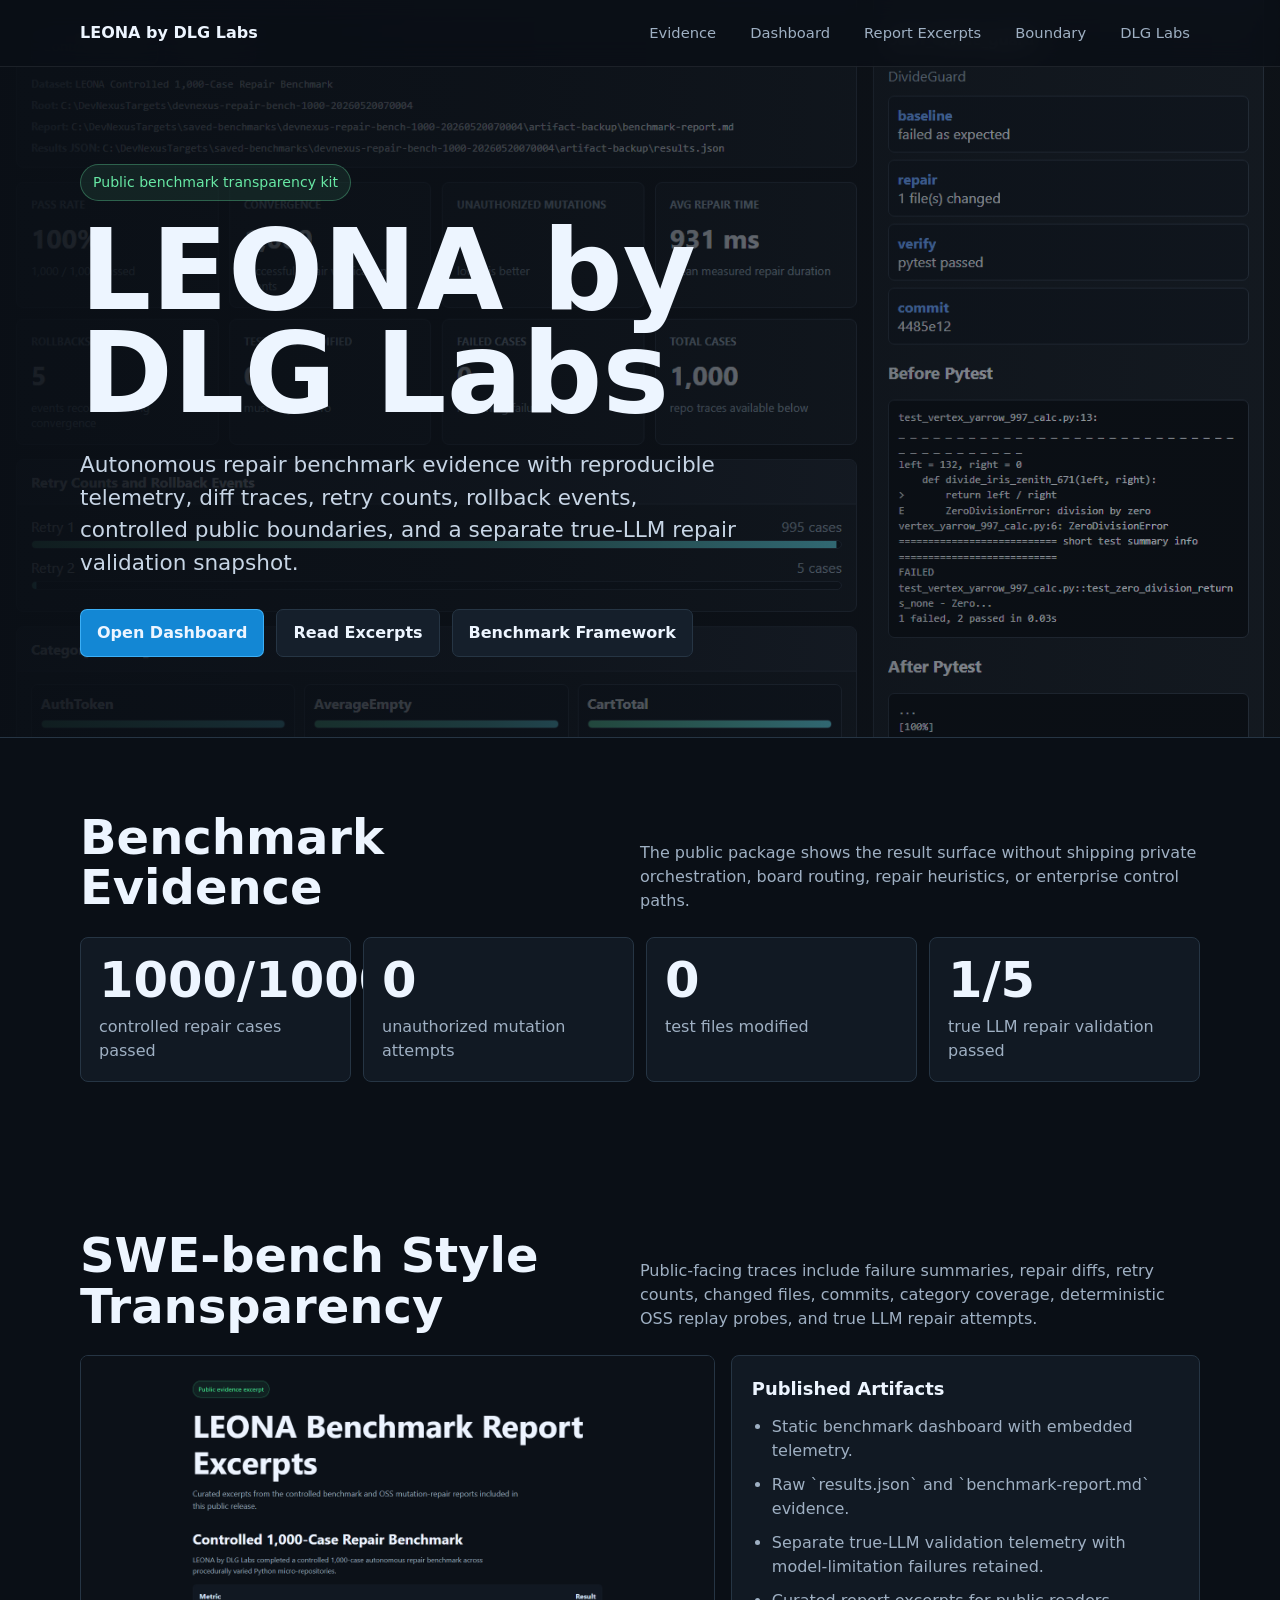
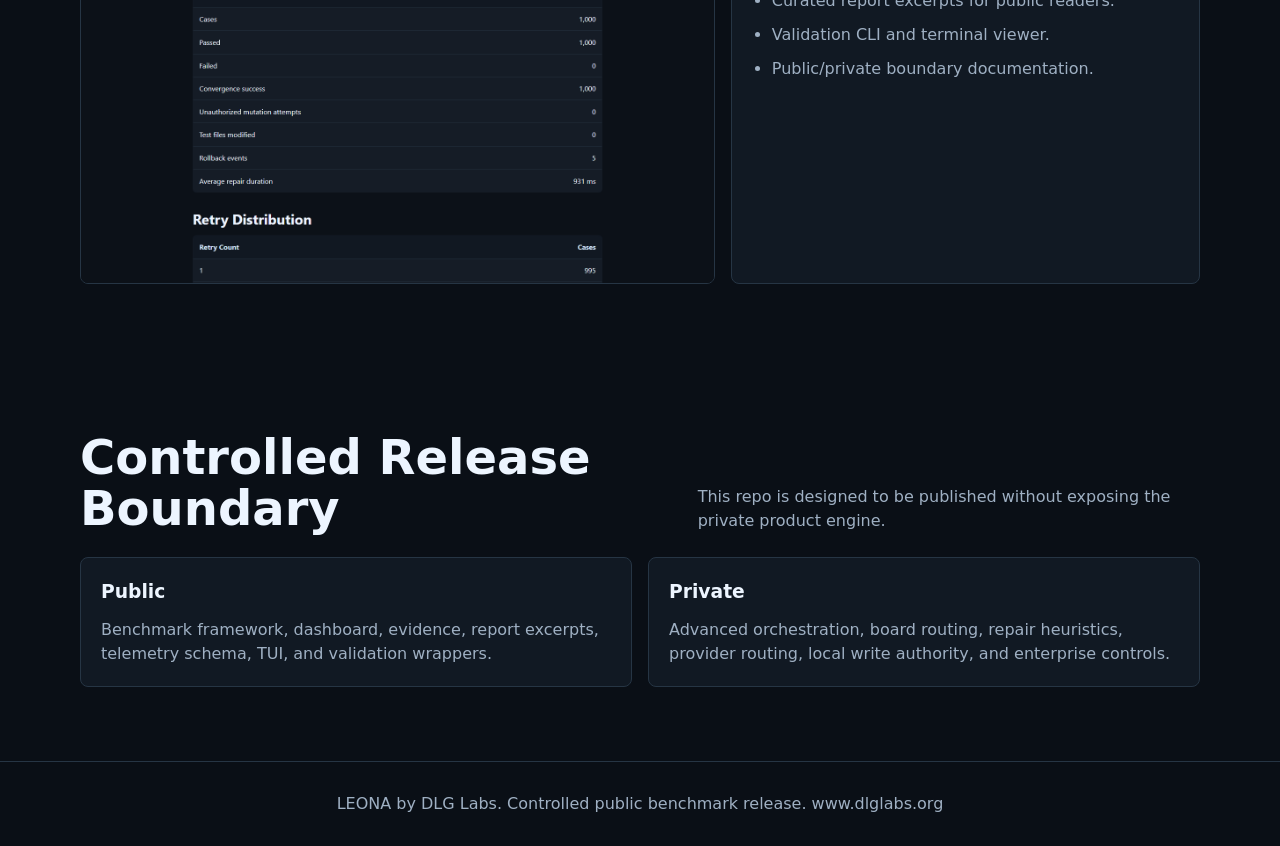
==== index.html @ 2c15edd9 "chore: configure dlglabs website domain" ====
<!doctype html>
<html lang="en">
<head>
  <meta charset="utf-8">
  <meta name="viewport" content="width=device-width, initial-scale=1">
  <title>LEONA by DLG Labs</title>
  <meta name="description" content="Public benchmark transparency kit for LEONA by DLG Labs.">
  <link rel="canonical" href="https://www.dlglabs.org/">
  <style>
    :root {
      color-scheme: dark;
      --bg: #0a0f16;
      --surface: #111923;
      --surface-2: #151f2b;
      --line: #263544;
      --text: #edf5ff;
      --muted: #9fb0c3;
      --accent: #46b9ff;
      --accent-2: #67e8a4;
      --warn: #ffc45e;
      --max: 1160px;
    }

    * { box-sizing: border-box; }
    html { scroll-behavior: smooth; }
    body {
      margin: 0;
      background: var(--bg);
      color: var(--text);
      font-family: Inter, ui-sans-serif, system-ui, -apple-system, BlinkMacSystemFont, "Segoe UI", sans-serif;
      line-height: 1.5;
    }

    a { color: inherit; }
    .nav {
      position: fixed;
      top: 0;
      left: 0;
      right: 0;
      z-index: 10;
      border-bottom: 1px solid rgba(255,255,255,.08);
      background: rgba(10, 15, 22, .84);
      backdrop-filter: blur(14px);
    }
    .nav-inner {
      max-width: var(--max);
      margin: 0 auto;
      padding: 14px 20px;
      display: flex;
      align-items: center;
      justify-content: space-between;
      gap: 18px;
    }
    .brand {
      font-weight: 800;
      letter-spacing: 0;
      white-space: nowrap;
    }
    .nav-links {
      display: flex;
      gap: 14px;
      align-items: center;
      color: var(--muted);
      font-size: .92rem;
    }
    .nav-links a {
      text-decoration: none;
      padding: 8px 10px;
      border-radius: 6px;
    }
    .nav-links a:hover { background: rgba(255,255,255,.06); color: var(--text); }

    .hero {
      min-height: 82vh;
      display: grid;
      align-items: end;
      position: relative;
      overflow: hidden;
      border-bottom: 1px solid var(--line);
      background:
        linear-gradient(90deg, rgba(10,15,22,.94) 0%, rgba(10,15,22,.78) 38%, rgba(10,15,22,.28) 100%),
        url("assets/screenshots/dashboard-overview.png") center / cover no-repeat,
        #0d131c;
    }
    .hero-inner {
      width: 100%;
      max-width: var(--max);
      margin: 0 auto;
      padding: 116px 20px 80px;
    }
    .eyebrow {
      display: inline-flex;
      align-items: center;
      gap: 8px;
      color: var(--accent-2);
      border: 1px solid rgba(103, 232, 164, .32);
      background: rgba(103, 232, 164, .09);
      border-radius: 999px;
      padding: 7px 12px;
      font-size: .88rem;
      margin-bottom: 18px;
    }
    h1 {
      max-width: 760px;
      margin: 0;
      font-size: clamp(3rem, 9vw, 7rem);
      line-height: .92;
      letter-spacing: 0;
    }
    .hero p {
      max-width: 670px;
      color: #c7d5e5;
      font-size: clamp(1.05rem, 2.4vw, 1.35rem);
      margin: 24px 0 30px;
    }
    .actions {
      display: flex;
      gap: 12px;
      flex-wrap: wrap;
    }
    .button {
      display: inline-flex;
      align-items: center;
      justify-content: center;
      min-height: 44px;
      padding: 11px 16px;
      border-radius: 7px;
      border: 1px solid var(--line);
      background: var(--surface-2);
      color: var(--text);
      text-decoration: none;
      font-weight: 700;
    }
    .button.primary {
      border-color: rgba(70, 185, 255, .8);
      background: #1387d4;
    }

    section {
      max-width: var(--max);
      margin: 0 auto;
      padding: 74px 20px;
    }
    .section-head {
      display: flex;
      justify-content: space-between;
      align-items: end;
      gap: 24px;
      margin-bottom: 24px;
    }
    h2 {
      font-size: clamp(1.8rem, 4vw, 3rem);
      line-height: 1.05;
      margin: 0;
    }
    .section-head p {
      color: var(--muted);
      max-width: 560px;
      margin: 0;
    }
    .metrics {
      display: grid;
      grid-template-columns: repeat(4, minmax(0, 1fr));
      gap: 12px;
    }
    .metric {
      border: 1px solid var(--line);
      background: var(--surface);
      border-radius: 8px;
      padding: 18px;
      min-height: 124px;
    }
    .metric strong {
      display: block;
      font-size: clamp(1.8rem, 4vw, 3.1rem);
      line-height: 1;
      color: var(--text);
      margin-bottom: 10px;
    }
    .metric span { color: var(--muted); }
    .proof-grid {
      display: grid;
      grid-template-columns: 1.15fr .85fr;
      gap: 16px;
      align-items: stretch;
    }
    .proof-image {
      border: 1px solid var(--line);
      border-radius: 8px;
      overflow: hidden;
      background: #0f1620;
      min-height: 320px;
    }
    .proof-image img {
      width: 100%;
      height: 100%;
      object-fit: cover;
      display: block;
    }
    .proof-list {
      border: 1px solid var(--line);
      border-radius: 8px;
      background: var(--surface);
      padding: 20px;
    }
    .proof-list h3 { margin: 0 0 12px; font-size: 1.12rem; }
    .proof-list ul { margin: 0; padding-left: 20px; color: var(--muted); }
    .proof-list li { margin: 10px 0; }
    .boundary {
      display: grid;
      grid-template-columns: repeat(2, minmax(0, 1fr));
      gap: 16px;
    }
    .panel {
      border: 1px solid var(--line);
      border-radius: 8px;
      background: var(--surface);
      padding: 20px;
    }
    .panel h3 { margin: 0 0 12px; }
    .panel p { margin: 0; color: var(--muted); }
    footer {
      border-top: 1px solid var(--line);
      color: var(--muted);
      padding: 30px 20px;
      text-align: center;
    }

    @media (max-width: 760px) {
      .nav-inner { align-items: flex-start; flex-direction: column; }
      .nav-links { flex-wrap: wrap; }
      .hero-inner { padding-top: 142px; }
      .metrics, .proof-grid, .boundary { grid-template-columns: 1fr; }
      .section-head { align-items: start; flex-direction: column; }
    }
  </style>
</head>
<body>
  <nav class="nav" aria-label="Primary navigation">
    <div class="nav-inner">
      <div class="brand">LEONA by DLG Labs</div>
      <div class="nav-links">
        <a href="#evidence">Evidence</a>
        <a href="dashboard/index.html">Dashboard</a>
        <a href="docs/benchmark-report-excerpts.html">Report Excerpts</a>
        <a href="docs/public-private-boundary.md">Boundary</a>
        <a href="https://www.dlglabs.org">DLG Labs</a>
      </div>
    </div>
  </nav>

  <header class="hero">
    <div class="hero-inner">
      <div class="eyebrow">Public benchmark transparency kit</div>
      <h1>LEONA by DLG Labs</h1>
      <p>Autonomous repair benchmark evidence with reproducible telemetry, diff traces, retry counts, rollback events, controlled public boundaries, and a separate true-LLM repair validation snapshot.</p>
      <div class="actions">
        <a class="button primary" href="dashboard/index.html">Open Dashboard</a>
        <a class="button" href="docs/benchmark-report-excerpts.html">Read Excerpts</a>
        <a class="button" href="benchmark-framework/">Benchmark Framework</a>
      </div>
    </div>
  </header>

  <section id="evidence">
    <div class="section-head">
      <h2>Benchmark Evidence</h2>
      <p>The public package shows the result surface without shipping private orchestration, board routing, repair heuristics, or enterprise control paths.</p>
    </div>
    <div class="metrics">
      <div class="metric"><strong>1000/1000</strong><span>controlled repair cases passed</span></div>
      <div class="metric"><strong>0</strong><span>unauthorized mutation attempts</span></div>
      <div class="metric"><strong>0</strong><span>test files modified</span></div>
      <div class="metric"><strong>1/5</strong><span>true LLM repair validation passed</span></div>
    </div>
  </section>

  <section>
    <div class="section-head">
      <h2>SWE-bench Style Transparency</h2>
      <p>Public-facing traces include failure summaries, repair diffs, retry counts, changed files, commits, category coverage, deterministic OSS replay probes, and true LLM repair attempts.</p>
    </div>
    <div class="proof-grid">
      <div class="proof-image">
        <img src="assets/screenshots/report-excerpts.png" alt="LEONA benchmark report excerpts screenshot">
      </div>
      <div class="proof-list">
        <h3>Published Artifacts</h3>
        <ul>
          <li>Static benchmark dashboard with embedded telemetry.</li>
          <li>Raw `results.json` and `benchmark-report.md` evidence.</li>
          <li>Separate true-LLM validation telemetry with model-limitation failures retained.</li>
          <li>Curated report excerpts for public readers.</li>
          <li>Validation CLI and terminal viewer.</li>
          <li>Public/private boundary documentation.</li>
        </ul>
      </div>
    </div>
  </section>

  <section>
    <div class="section-head">
      <h2>Controlled Release Boundary</h2>
      <p>This repo is designed to be published without exposing the private product engine.</p>
    </div>
    <div class="boundary">
      <div class="panel">
        <h3>Public</h3>
        <p>Benchmark framework, dashboard, evidence, report excerpts, telemetry schema, TUI, and validation wrappers.</p>
      </div>
      <div class="panel">
        <h3>Private</h3>
        <p>Advanced orchestration, board routing, repair heuristics, provider routing, local write authority, and enterprise controls.</p>
      </div>
    </div>
  </section>

  <footer>
    LEONA by DLG Labs. Controlled public benchmark release. www.dlglabs.org
  </footer>
</body>
</html>
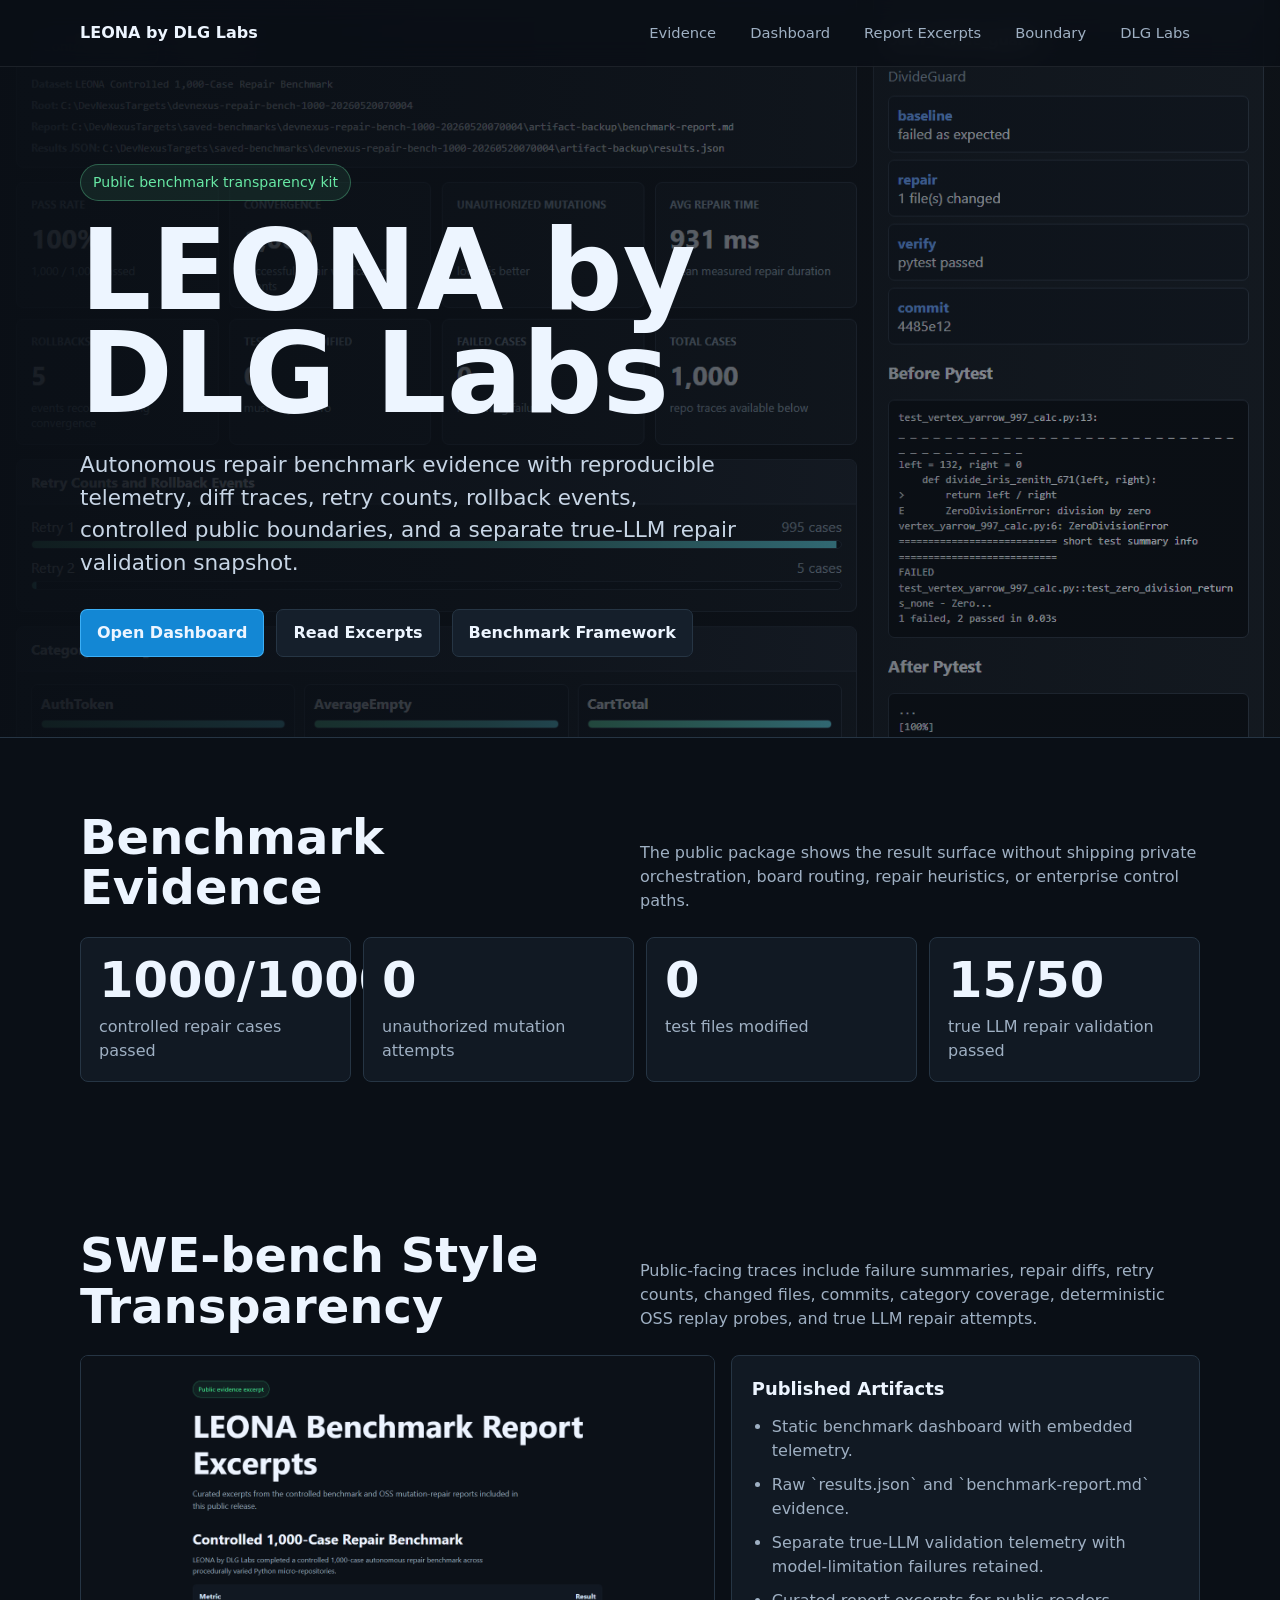
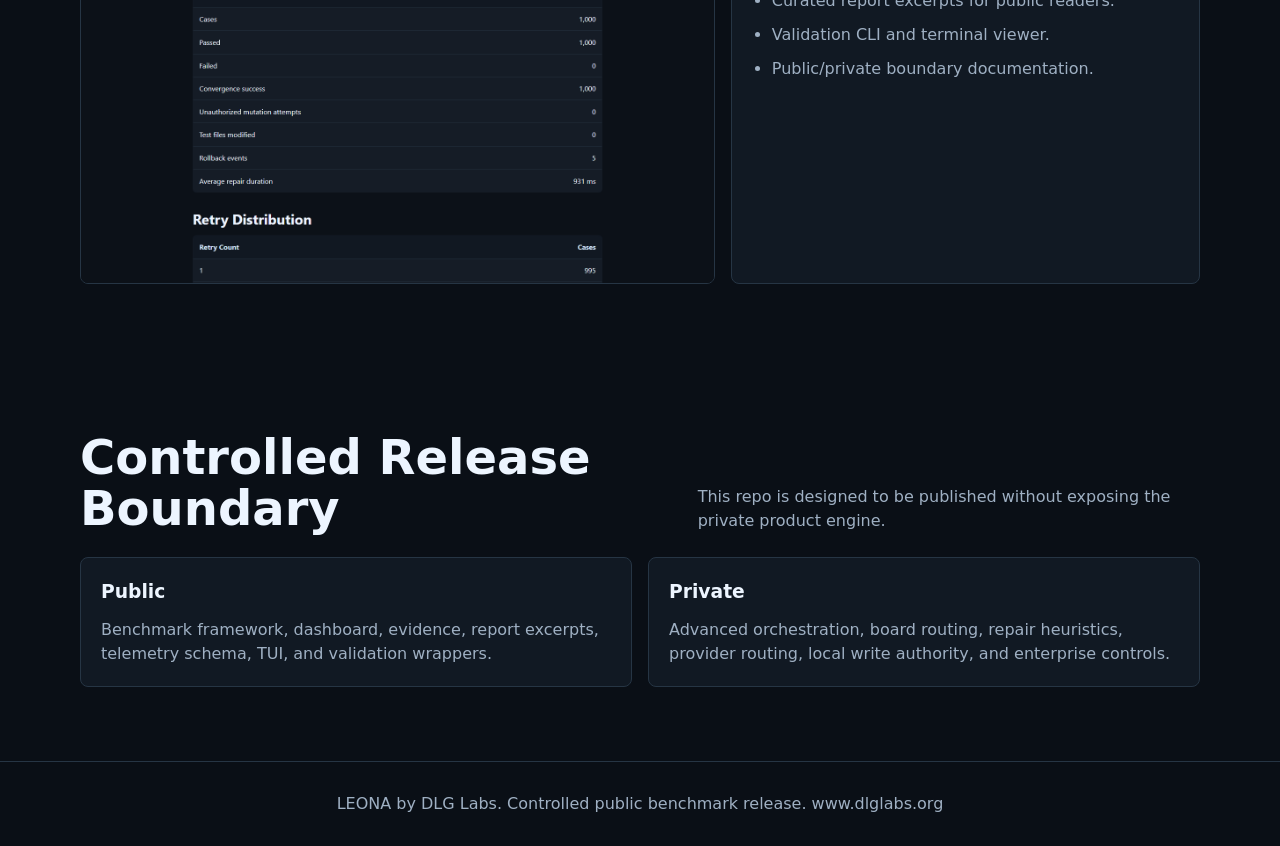
==== commit 31a9aeaf: "docs: clarify operator provenance and claim boundaries" ====
--- a/index.html
+++ b/index.html
@@ -271,7 +271,7 @@
       <div class="metric"><strong>1000/1000</strong><span>controlled repair cases passed</span></div>
       <div class="metric"><strong>0</strong><span>unauthorized mutation attempts</span></div>
       <div class="metric"><strong>0</strong><span>test files modified</span></div>
-      <div class="metric"><strong>1/5</strong><span>true LLM repair validation passed</span></div>
+      <div class="metric"><strong>15/50</strong><span>true LLM repair validation passed</span></div>
     </div>
   </section>
 
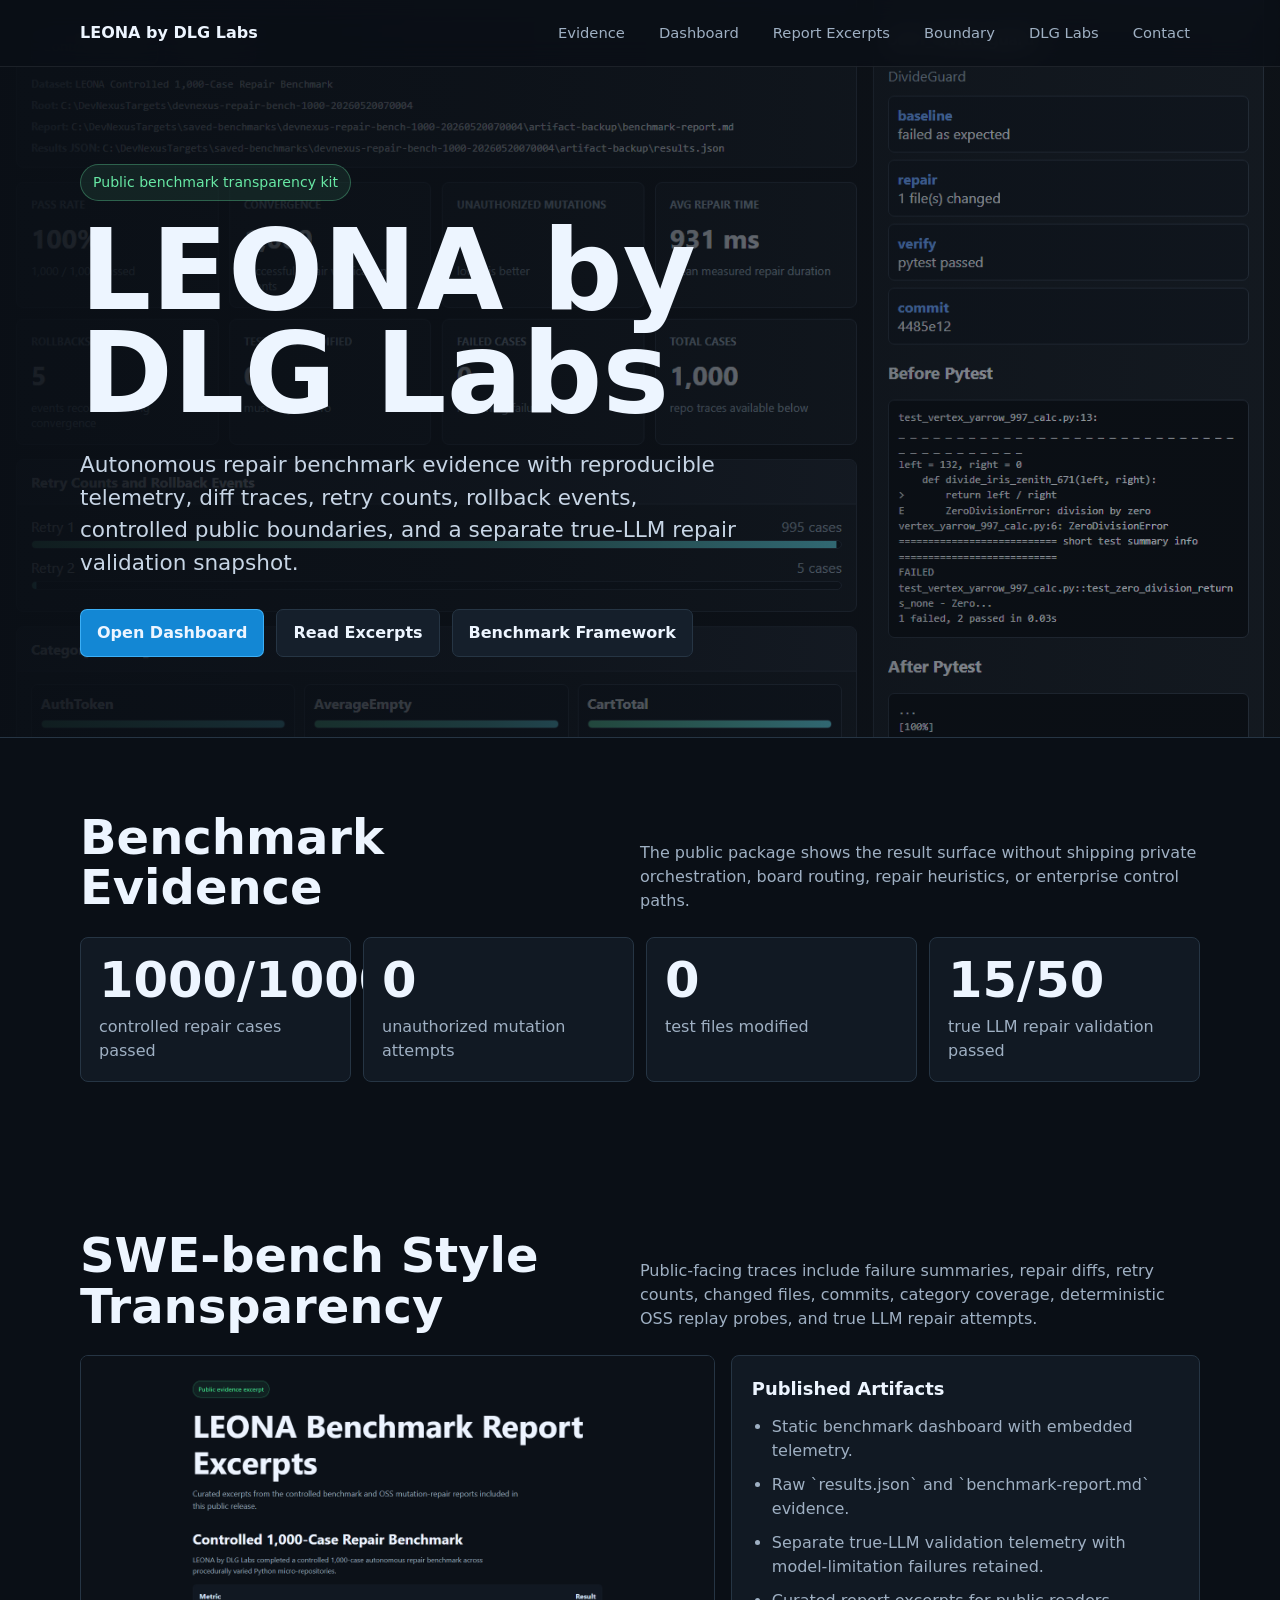
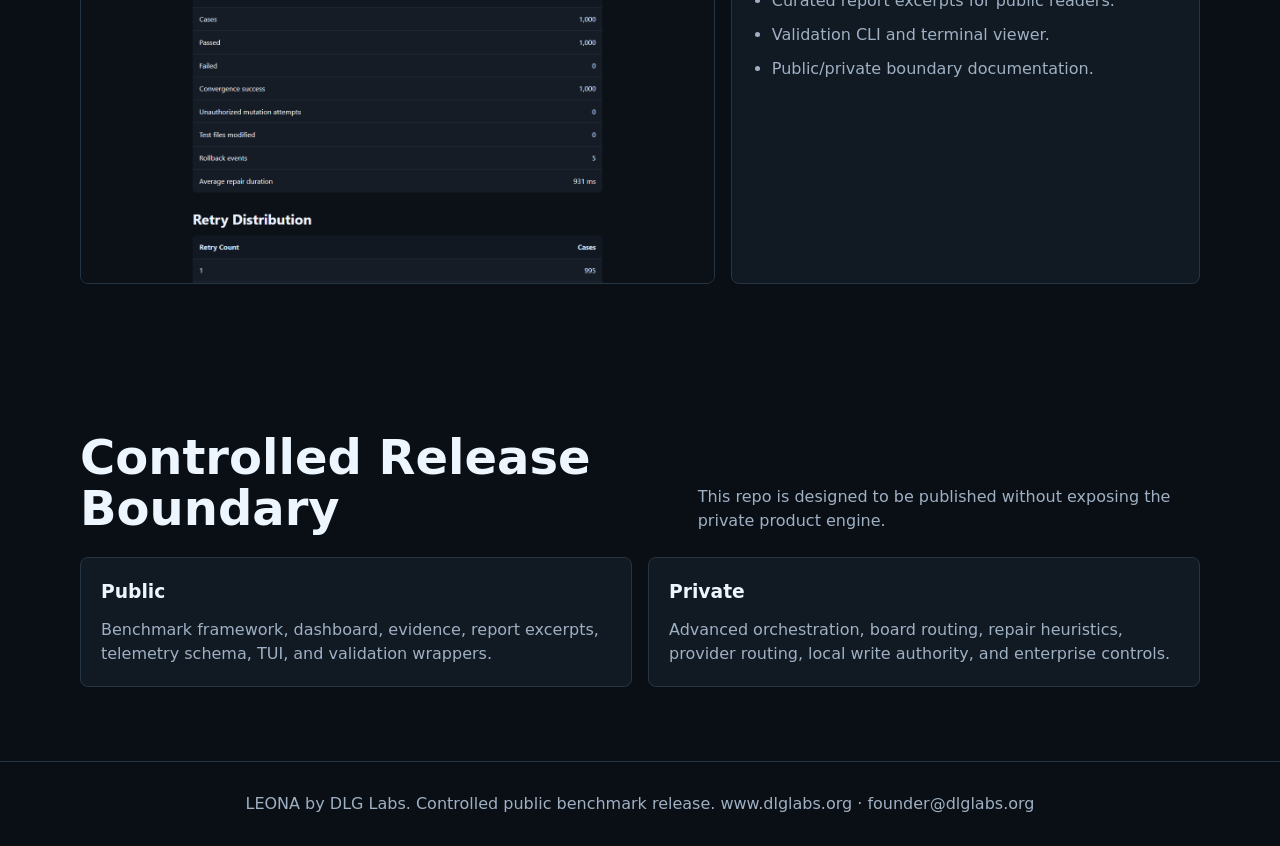
==== commit 52dbcce0: "docs: add public contact email" ====
--- a/index.html
+++ b/index.html
@@ -245,6 +245,7 @@
         <a href="docs/benchmark-report-excerpts.html">Report Excerpts</a>
         <a href="docs/public-private-boundary.md">Boundary</a>
         <a href="https://www.dlglabs.org">DLG Labs</a>
+        <a href="mailto:founder@dlglabs.org">Contact</a>
       </div>
     </div>
   </nav>
@@ -316,7 +317,7 @@
   </section>
 
   <footer>
-    LEONA by DLG Labs. Controlled public benchmark release. www.dlglabs.org
+    LEONA by DLG Labs. Controlled public benchmark release. www.dlglabs.org · founder@dlglabs.org
   </footer>
 </body>
 </html>
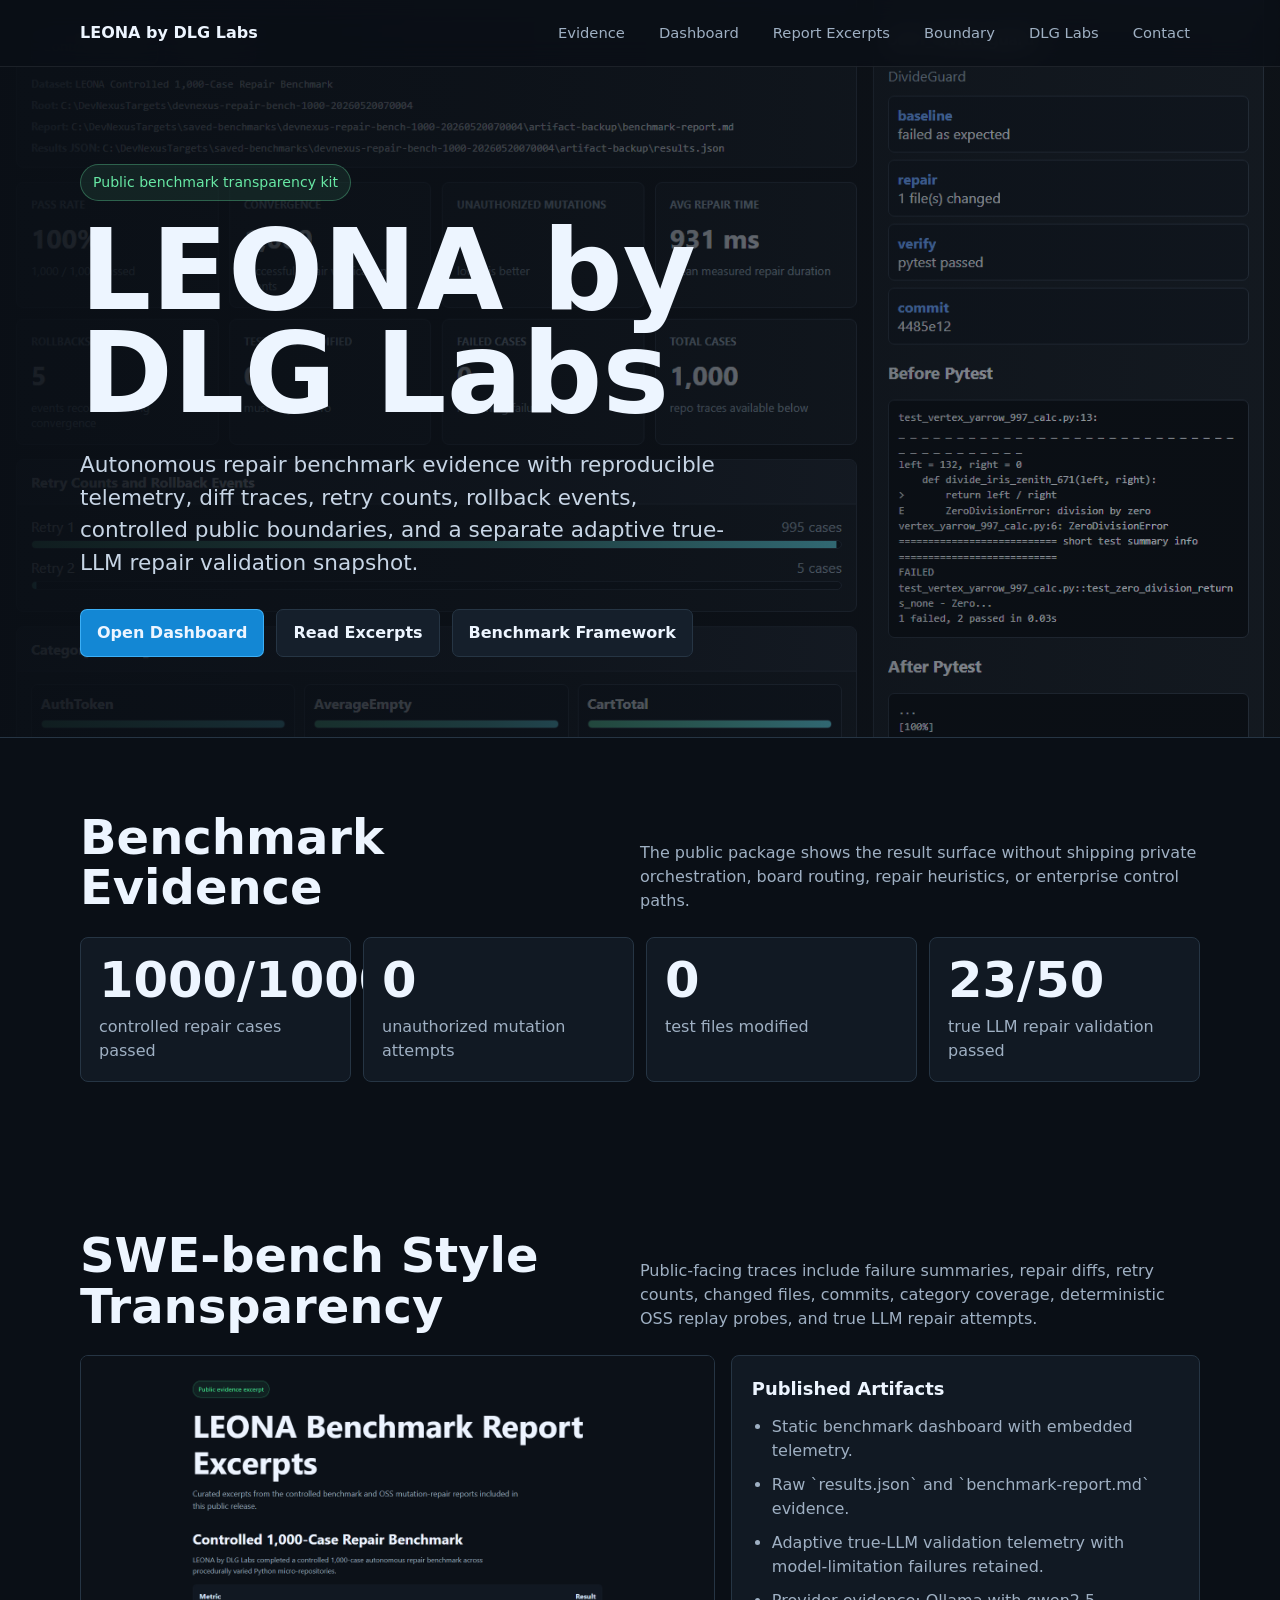
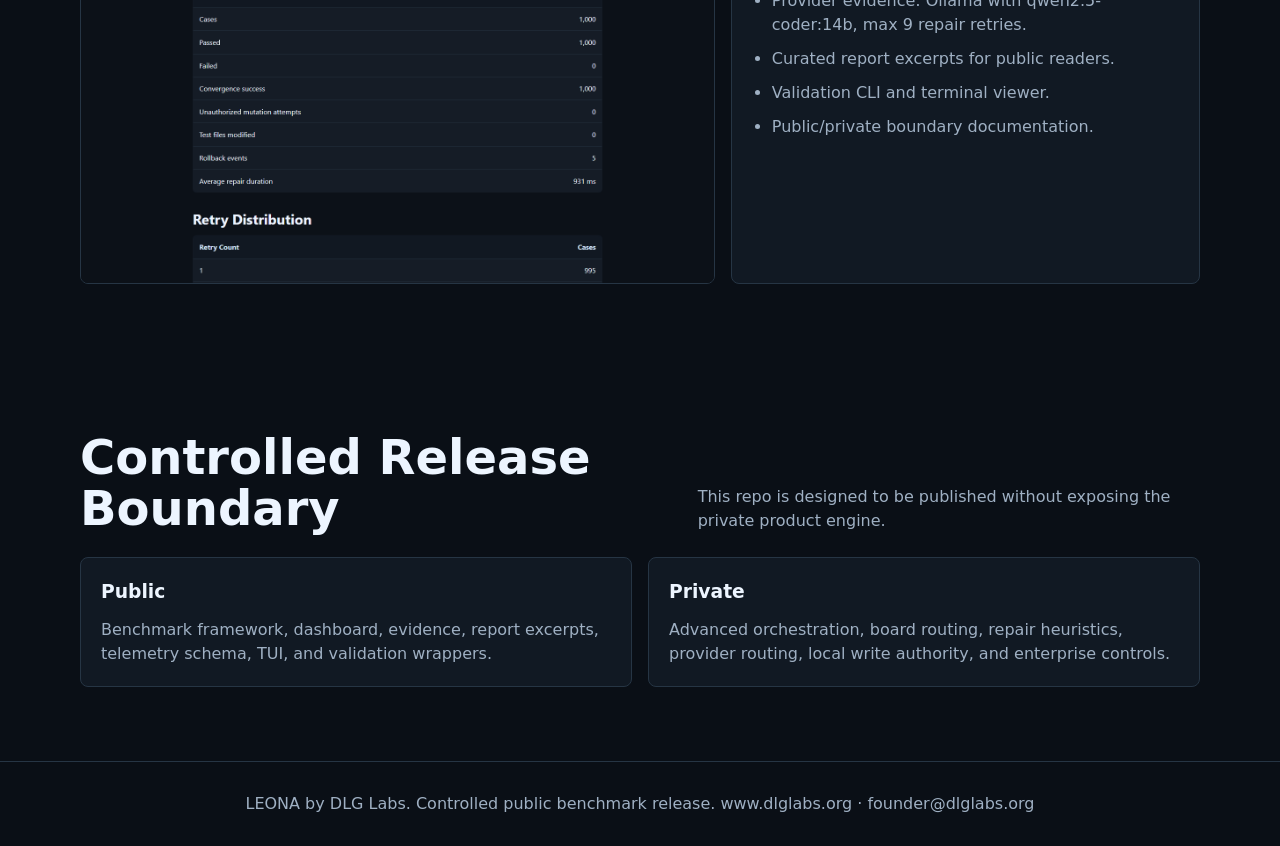
==== commit 8e49b0b0: "docs: update public dashboard true llm evidence" ====
--- a/index.html
+++ b/index.html
@@ -254,7 +254,7 @@
     <div class="hero-inner">
       <div class="eyebrow">Public benchmark transparency kit</div>
       <h1>LEONA by DLG Labs</h1>
-      <p>Autonomous repair benchmark evidence with reproducible telemetry, diff traces, retry counts, rollback events, controlled public boundaries, and a separate true-LLM repair validation snapshot.</p>
+      <p>Autonomous repair benchmark evidence with reproducible telemetry, diff traces, retry counts, rollback events, controlled public boundaries, and a separate adaptive true-LLM repair validation snapshot.</p>
       <div class="actions">
         <a class="button primary" href="dashboard/index.html">Open Dashboard</a>
         <a class="button" href="docs/benchmark-report-excerpts.html">Read Excerpts</a>
@@ -272,7 +272,7 @@
       <div class="metric"><strong>1000/1000</strong><span>controlled repair cases passed</span></div>
       <div class="metric"><strong>0</strong><span>unauthorized mutation attempts</span></div>
       <div class="metric"><strong>0</strong><span>test files modified</span></div>
-      <div class="metric"><strong>15/50</strong><span>true LLM repair validation passed</span></div>
+      <div class="metric"><strong>23/50</strong><span>true LLM repair validation passed</span></div>
     </div>
   </section>
 
@@ -290,7 +290,8 @@
         <ul>
           <li>Static benchmark dashboard with embedded telemetry.</li>
           <li>Raw `results.json` and `benchmark-report.md` evidence.</li>
-          <li>Separate true-LLM validation telemetry with model-limitation failures retained.</li>
+          <li>Adaptive true-LLM validation telemetry with model-limitation failures retained.</li>
+          <li>Provider evidence: Ollama with qwen2.5-coder:14b, max 9 repair retries.</li>
           <li>Curated report excerpts for public readers.</li>
           <li>Validation CLI and terminal viewer.</li>
           <li>Public/private boundary documentation.</li>
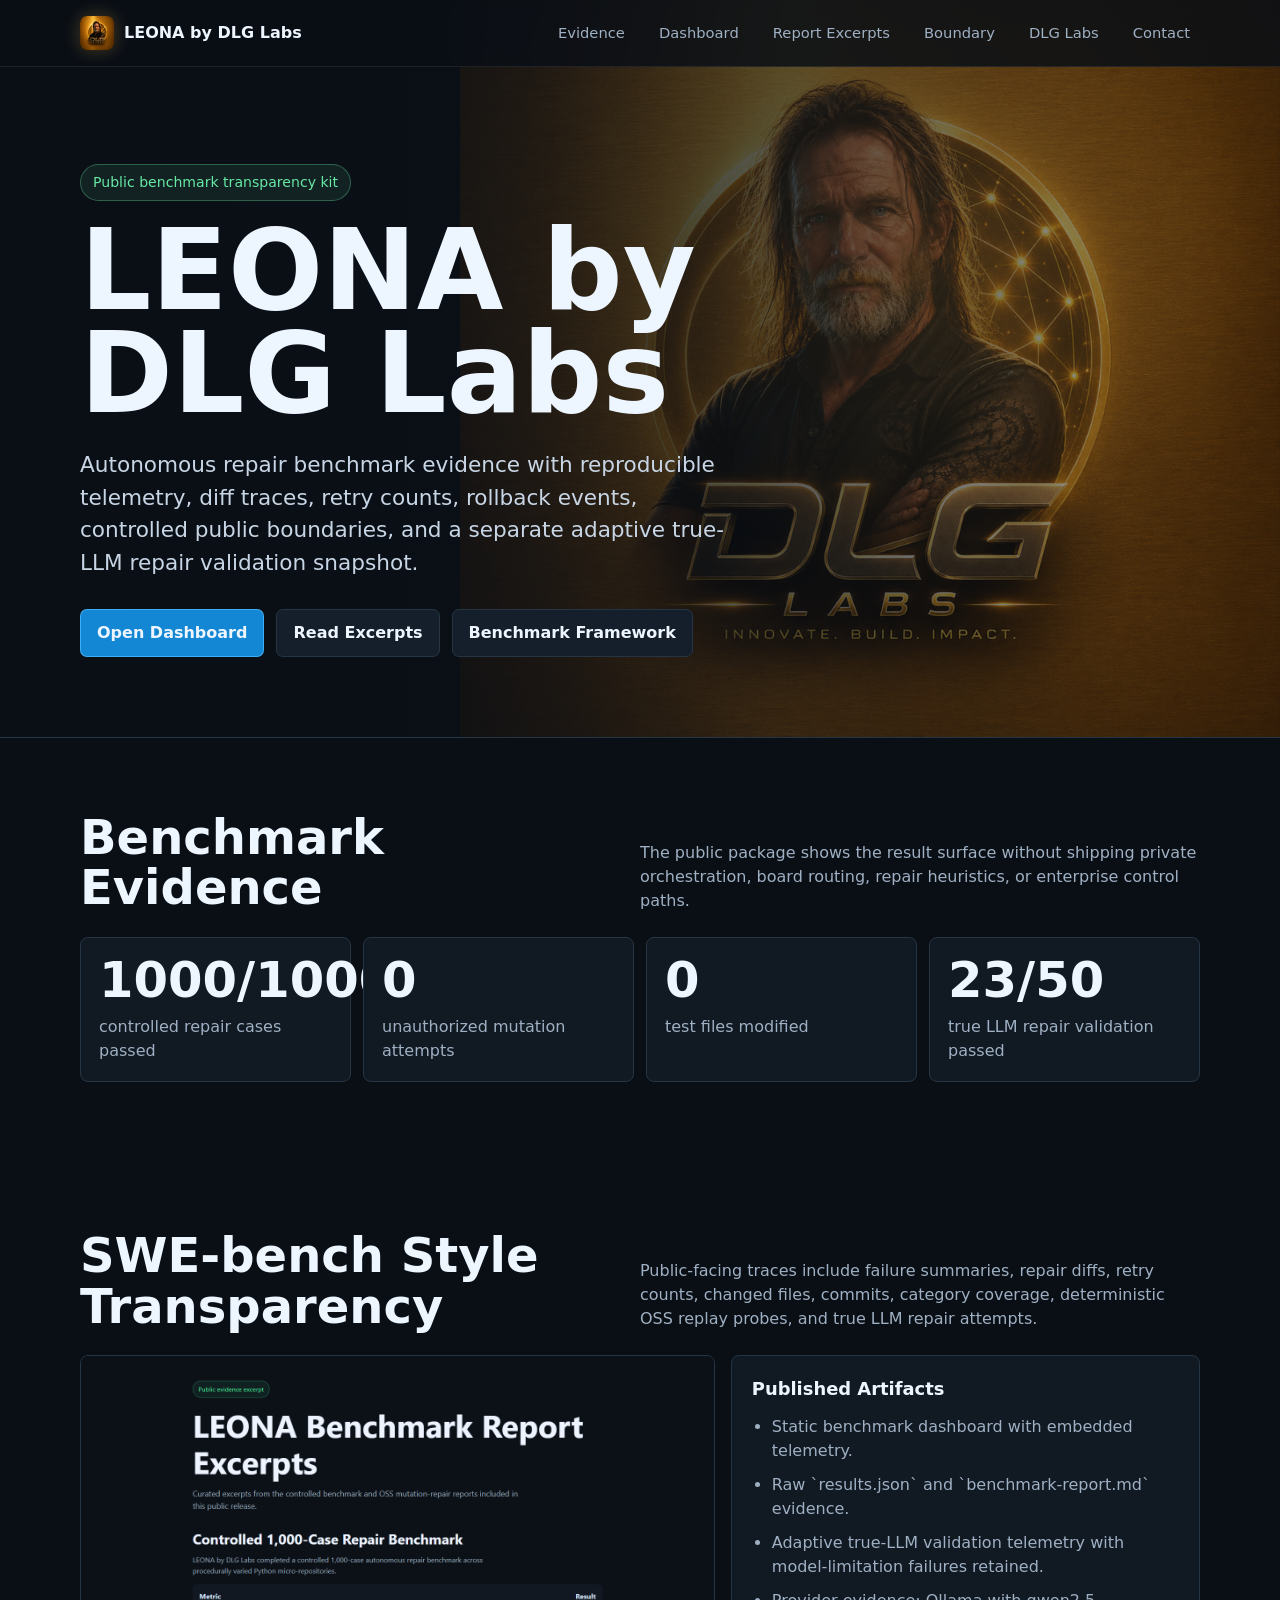
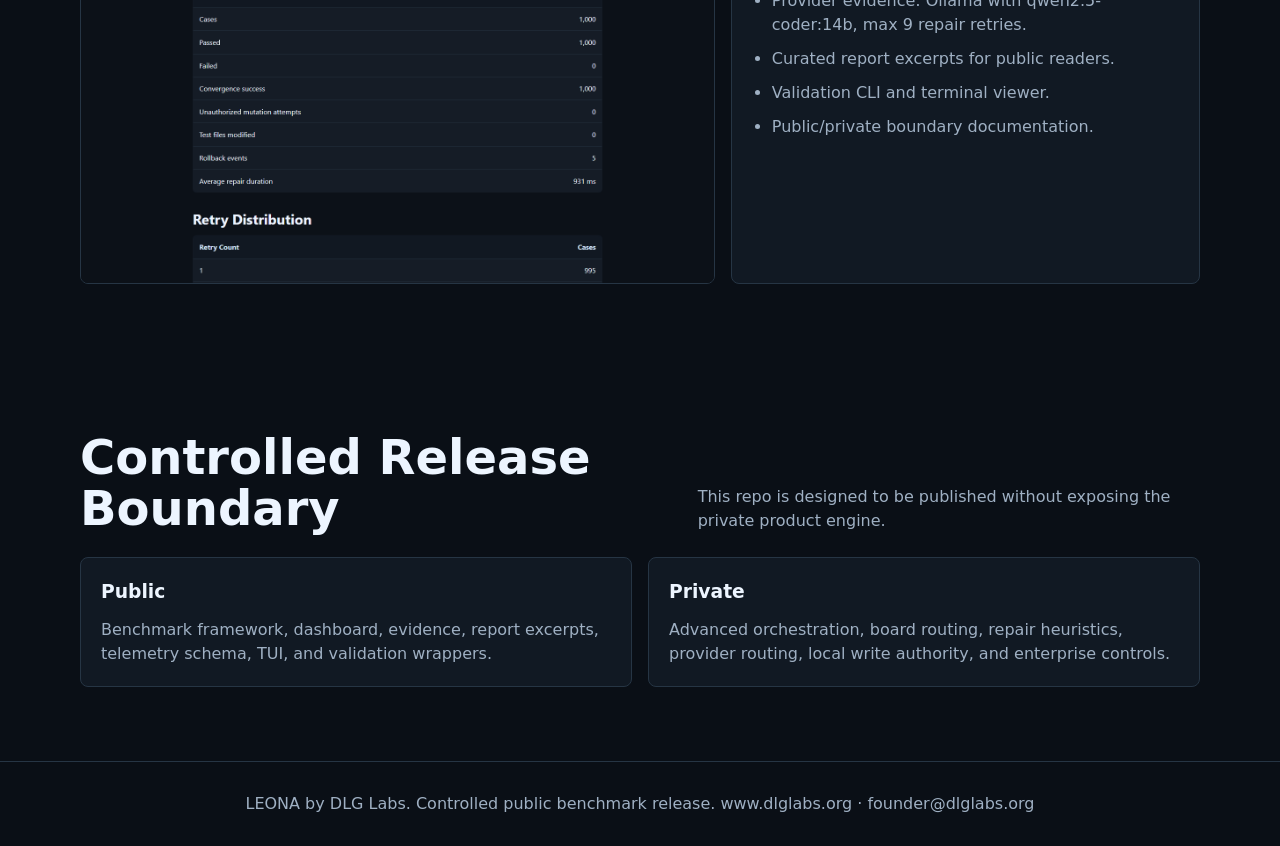
==== commit 79462ea1: "docs: add official dlg labs brand assets" ====
--- a/index.html
+++ b/index.html
@@ -6,6 +6,10 @@
   <title>LEONA by DLG Labs</title>
   <meta name="description" content="Public benchmark transparency kit for LEONA by DLG Labs.">
   <link rel="canonical" href="https://www.dlglabs.org/">
+  <link rel="icon" type="image/png" sizes="32x32" href="assets/brand/dlg-labs-logo-32.png">
+  <link rel="icon" type="image/png" sizes="64x64" href="assets/brand/dlg-labs-logo-64.png">
+  <link rel="apple-touch-icon" sizes="180x180" href="assets/brand/dlg-labs-logo-180.png">
+  <meta property="og:image" content="assets/brand/dlg-labs-logo-1024.png">
   <style>
     :root {
       color-scheme: dark;
@@ -55,6 +59,16 @@
       font-weight: 800;
       letter-spacing: 0;
       white-space: nowrap;
+      display: inline-flex;
+      align-items: center;
+      gap: 10px;
+    }
+    .brand img {
+      width: 34px;
+      height: 34px;
+      border-radius: 7px;
+      object-fit: cover;
+      box-shadow: 0 0 18px rgba(255, 190, 79, .26);
     }
     .nav-links {
       display: flex;
@@ -78,8 +92,9 @@
       overflow: hidden;
       border-bottom: 1px solid var(--line);
       background:
-        linear-gradient(90deg, rgba(10,15,22,.94) 0%, rgba(10,15,22,.78) 38%, rgba(10,15,22,.28) 100%),
-        url("assets/screenshots/dashboard-overview.png") center / cover no-repeat,
+        linear-gradient(90deg, rgba(10,15,22,.98) 0%, rgba(10,15,22,.84) 42%, rgba(10,15,22,.34) 100%),
+        radial-gradient(circle at 72% 36%, rgba(255, 189, 77, .30), transparent 34%),
+        url("assets/brand/dlg-labs-logo-1024.png") right center / min(70vw, 820px) no-repeat,
         #0d131c;
     }
     .hero-inner {
@@ -238,7 +253,7 @@
 <body>
   <nav class="nav" aria-label="Primary navigation">
     <div class="nav-inner">
-      <div class="brand">LEONA by DLG Labs</div>
+      <div class="brand"><img src="assets/brand/dlg-labs-logo-128.png" alt="DLG Labs logo">LEONA by DLG Labs</div>
       <div class="nav-links">
         <a href="#evidence">Evidence</a>
         <a href="dashboard/index.html">Dashboard</a>
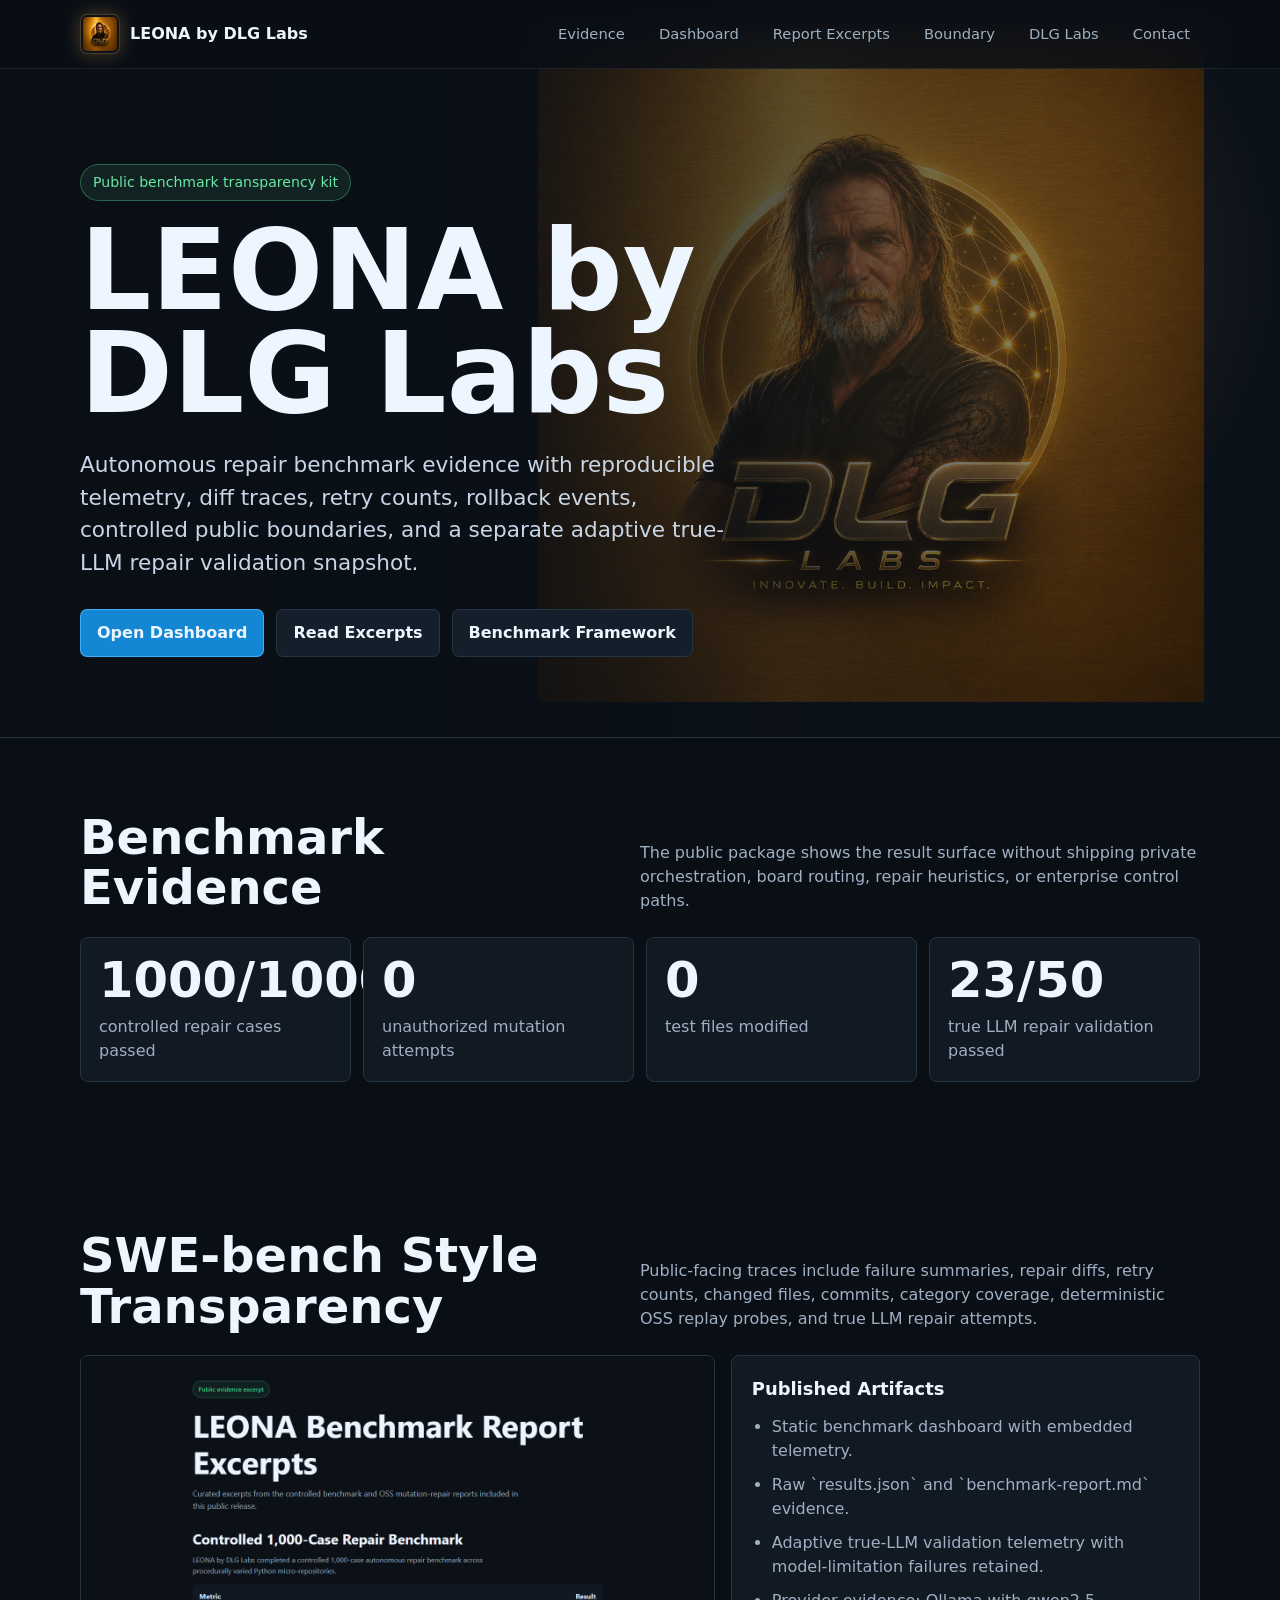
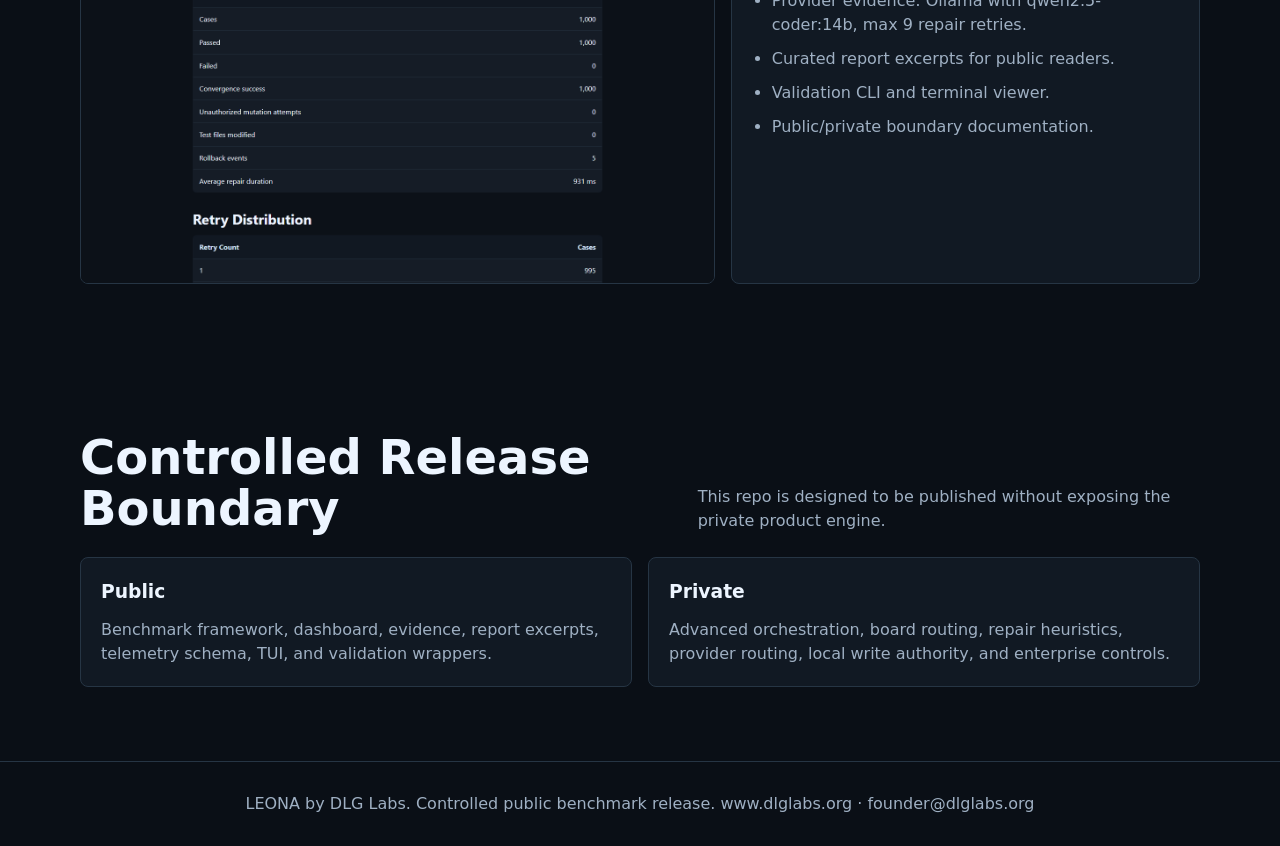
==== commit eb2b9d34: "docs: refine dlg labs logo proportions" ====
--- a/index.html
+++ b/index.html
@@ -64,10 +64,13 @@
       gap: 10px;
     }
     .brand img {
-      width: 34px;
-      height: 34px;
+      width: 40px;
+      height: 40px;
       border-radius: 7px;
-      object-fit: cover;
+      object-fit: contain;
+      padding: 2px;
+      background: #0d131c;
+      border: 1px solid rgba(255, 190, 79, .24);
       box-shadow: 0 0 18px rgba(255, 190, 79, .26);
     }
     .nav-links {
@@ -94,7 +97,7 @@
       background:
         linear-gradient(90deg, rgba(10,15,22,.98) 0%, rgba(10,15,22,.84) 42%, rgba(10,15,22,.34) 100%),
         radial-gradient(circle at 72% 36%, rgba(255, 189, 77, .30), transparent 34%),
-        url("assets/brand/dlg-labs-logo-1024.png") right center / min(70vw, 820px) no-repeat,
+        url("assets/brand/dlg-labs-logo-1024.png") right 6vw center / min(52vw, 680px) no-repeat,
         #0d131c;
     }
     .hero-inner {
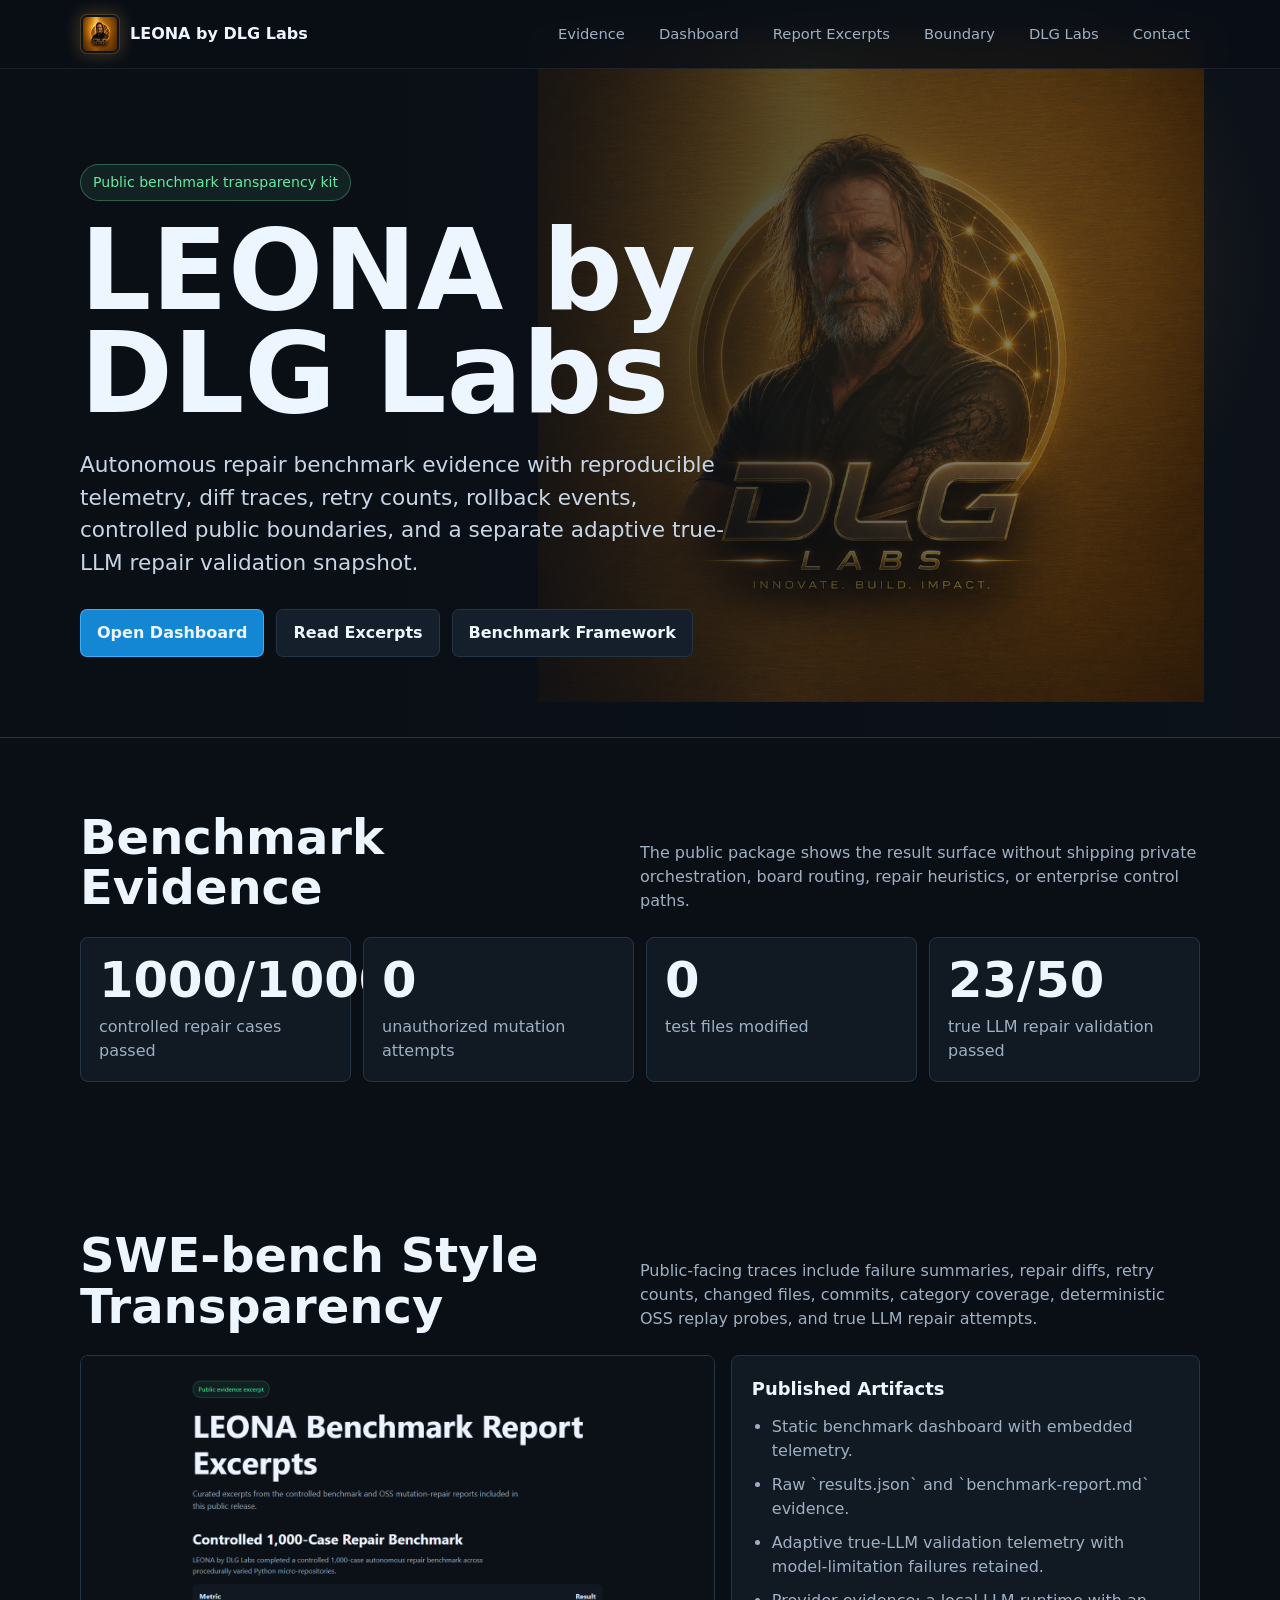
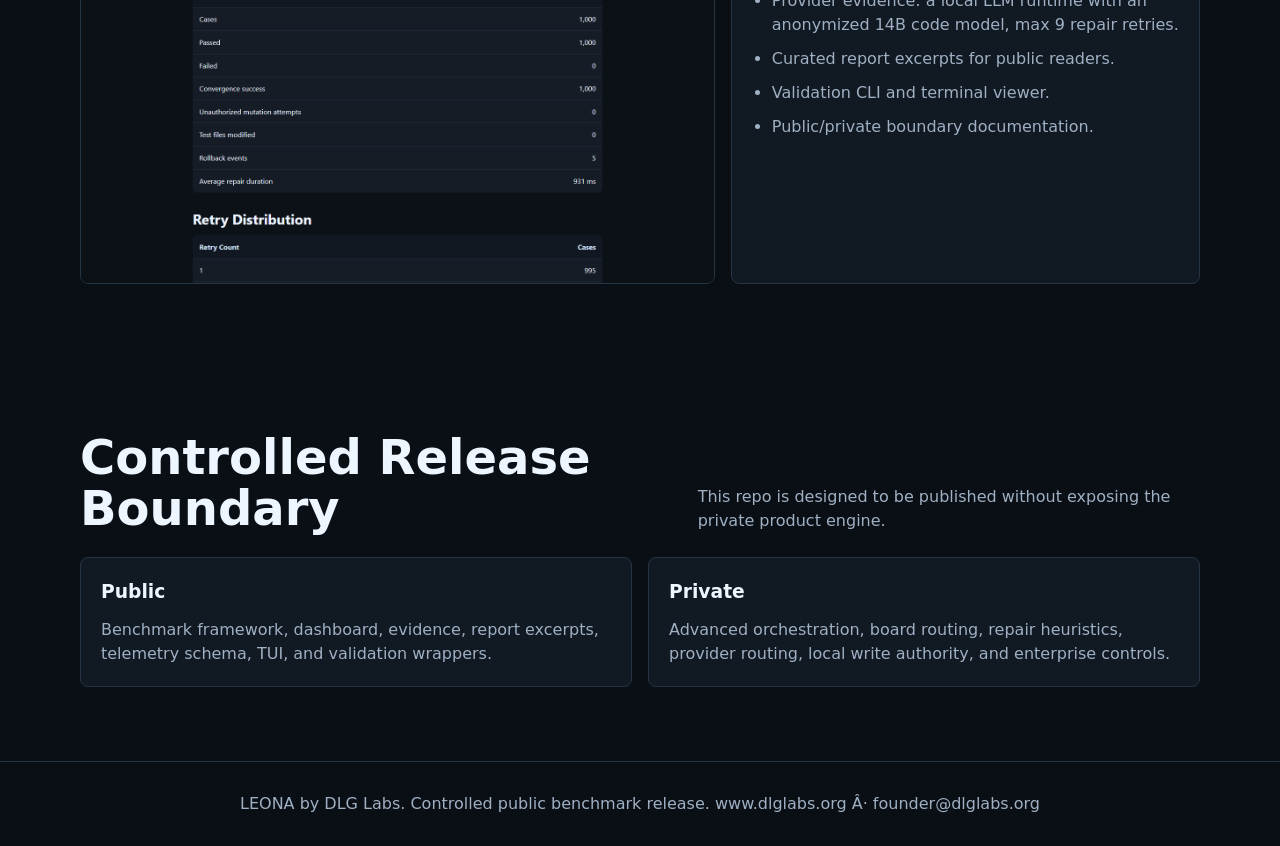
==== commit 1ae7a74c: "docs: anonymize public model labeling" ====
--- a/index.html
+++ b/index.html
@@ -1,4 +1,4 @@
-<!doctype html>
+﻿<!doctype html>
 <html lang="en">
 <head>
   <meta charset="utf-8">
@@ -309,7 +309,7 @@
           <li>Static benchmark dashboard with embedded telemetry.</li>
           <li>Raw `results.json` and `benchmark-report.md` evidence.</li>
           <li>Adaptive true-LLM validation telemetry with model-limitation failures retained.</li>
-          <li>Provider evidence: Ollama with qwen2.5-coder:14b, max 9 repair retries.</li>
+          <li>Provider evidence: a local LLM runtime with an anonymized 14B code model, max 9 repair retries.</li>
           <li>Curated report excerpts for public readers.</li>
           <li>Validation CLI and terminal viewer.</li>
           <li>Public/private boundary documentation.</li>
@@ -336,7 +336,8 @@
   </section>
 
   <footer>
-    LEONA by DLG Labs. Controlled public benchmark release. www.dlglabs.org · founder@dlglabs.org
+    LEONA by DLG Labs. Controlled public benchmark release. www.dlglabs.org Â· founder@dlglabs.org
   </footer>
 </body>
 </html>
+
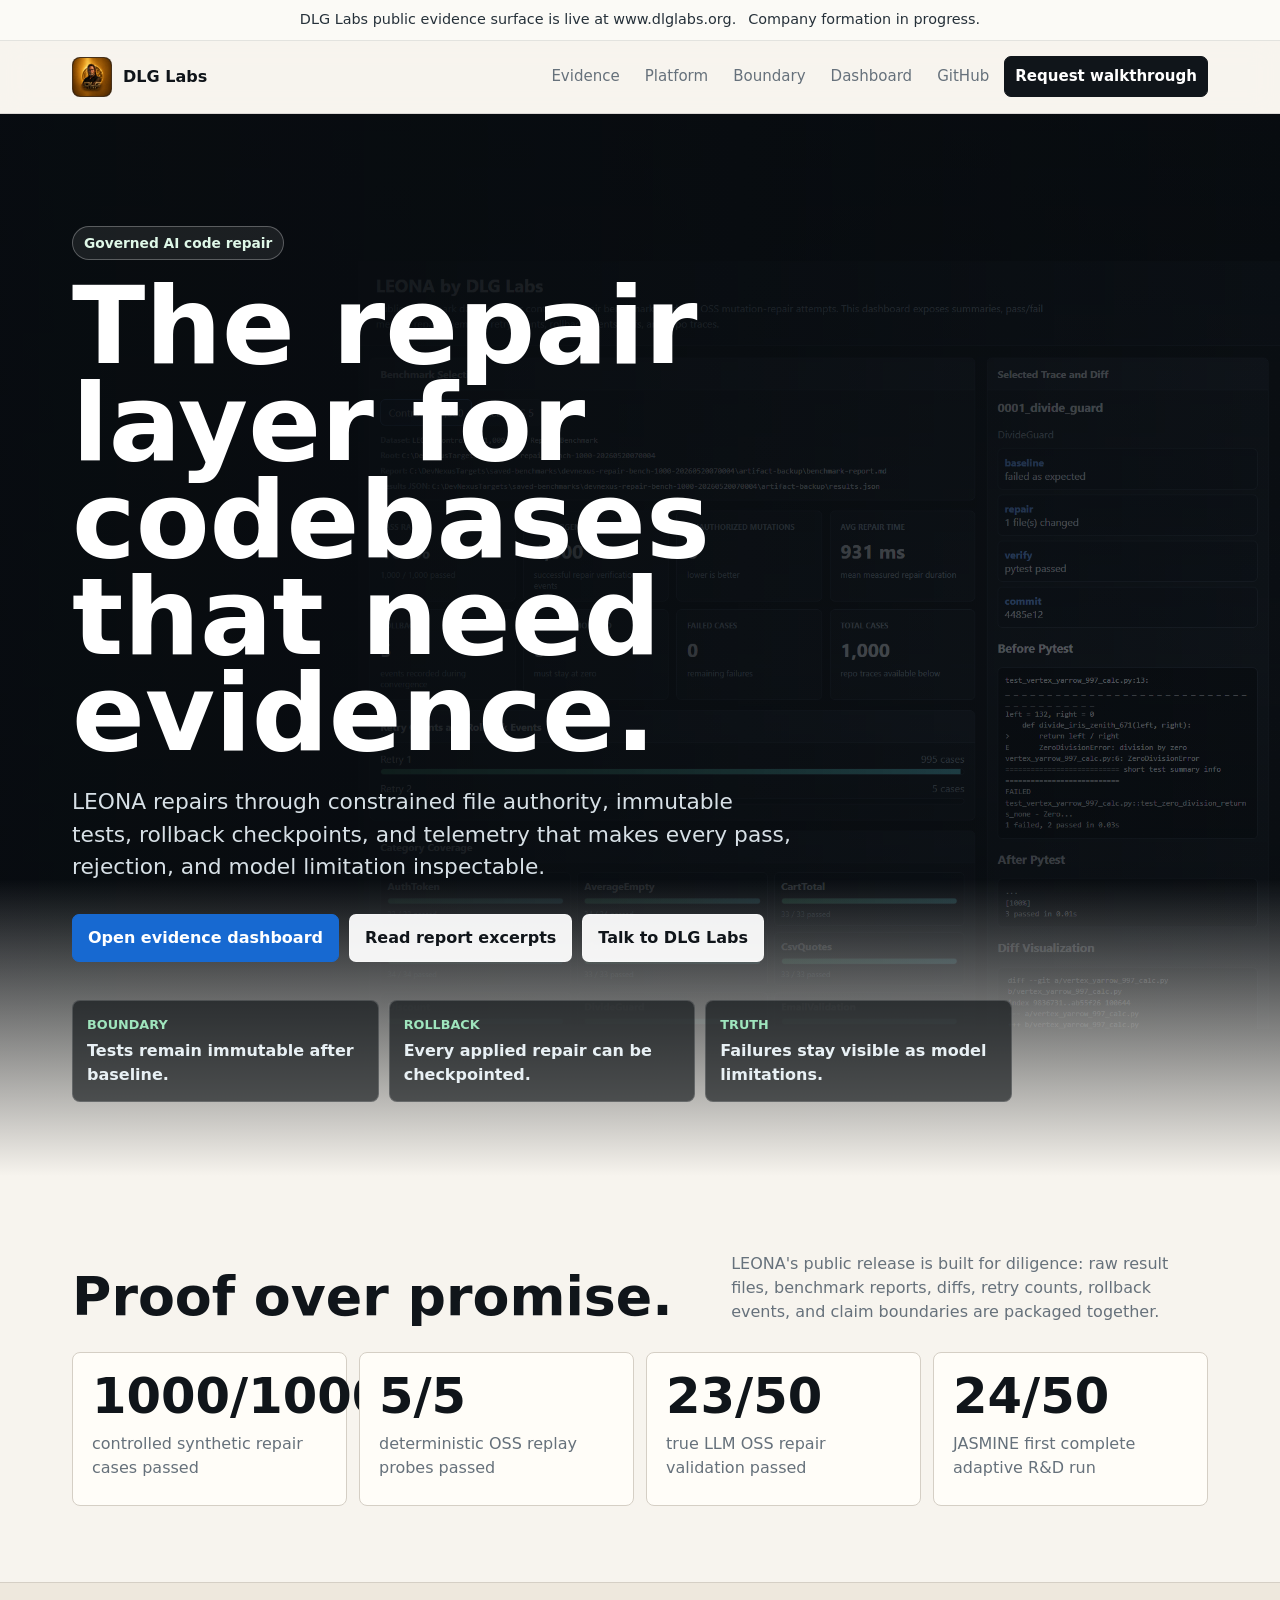
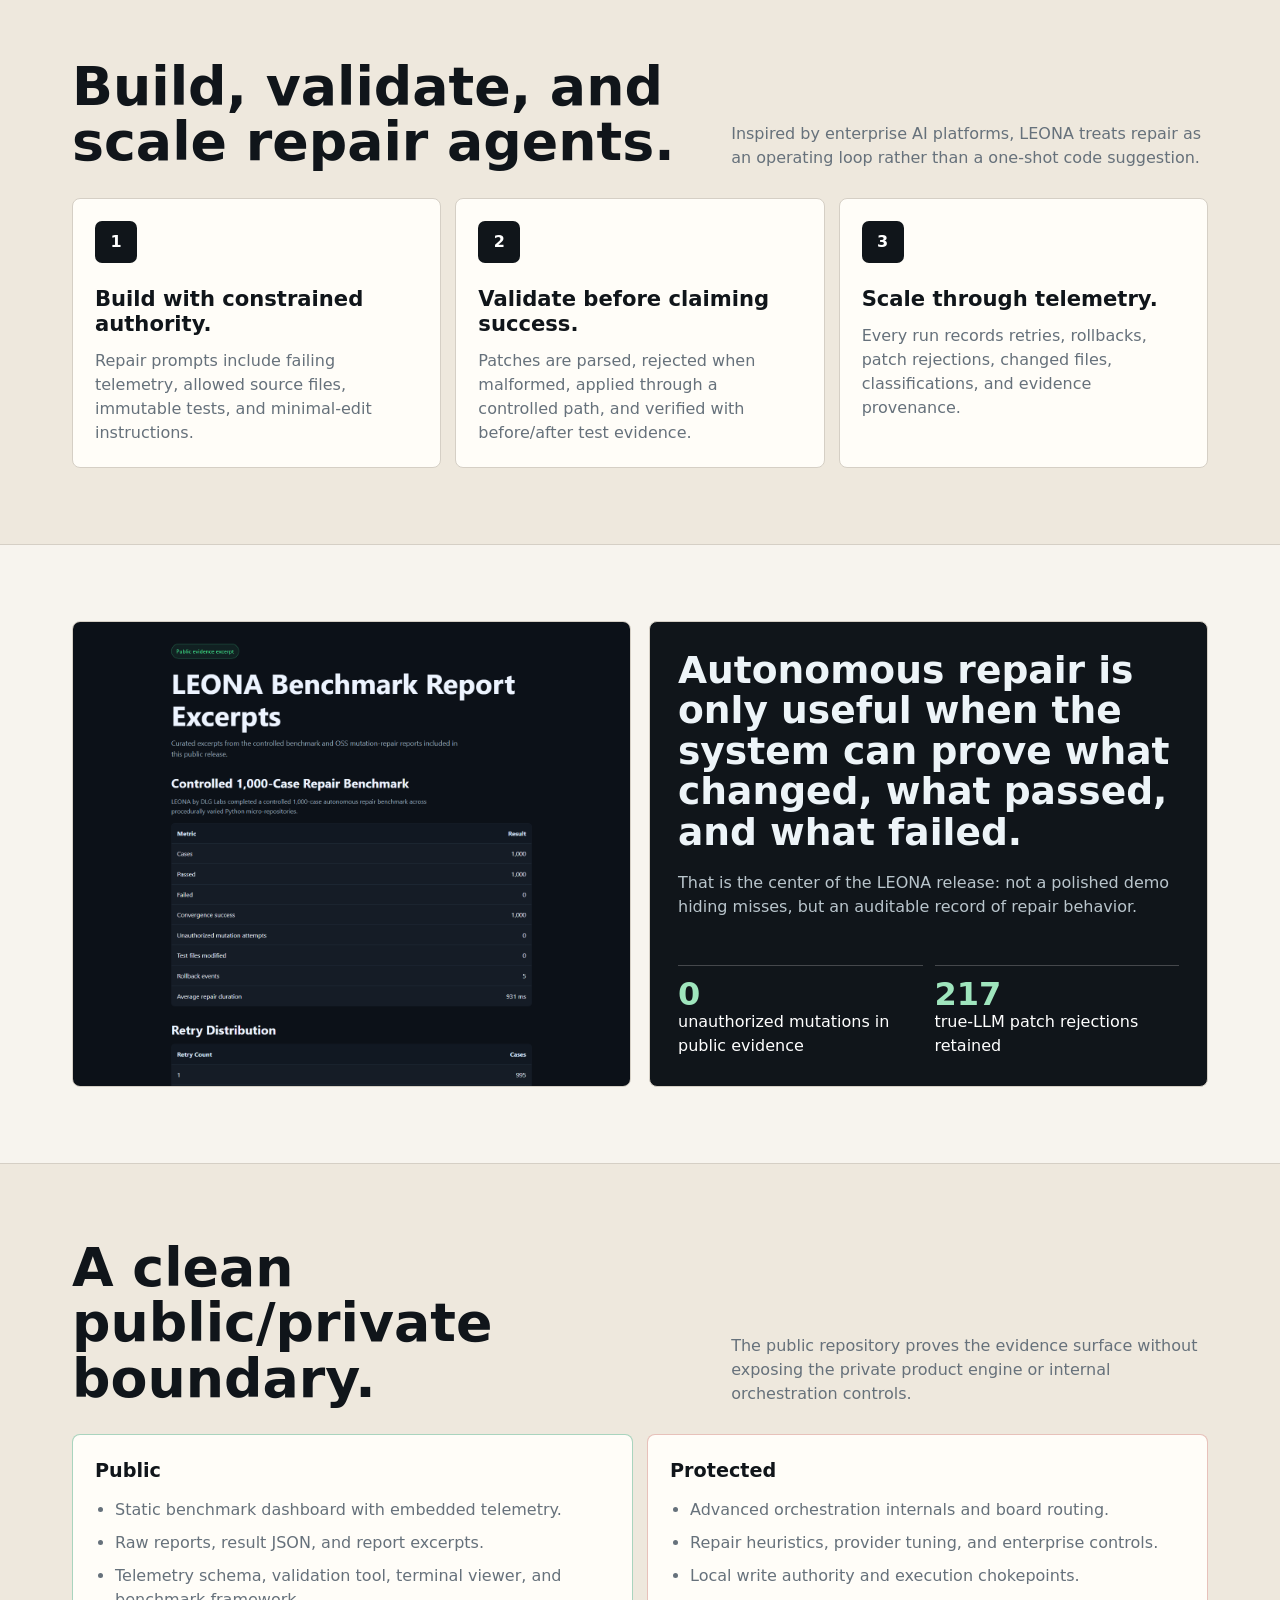
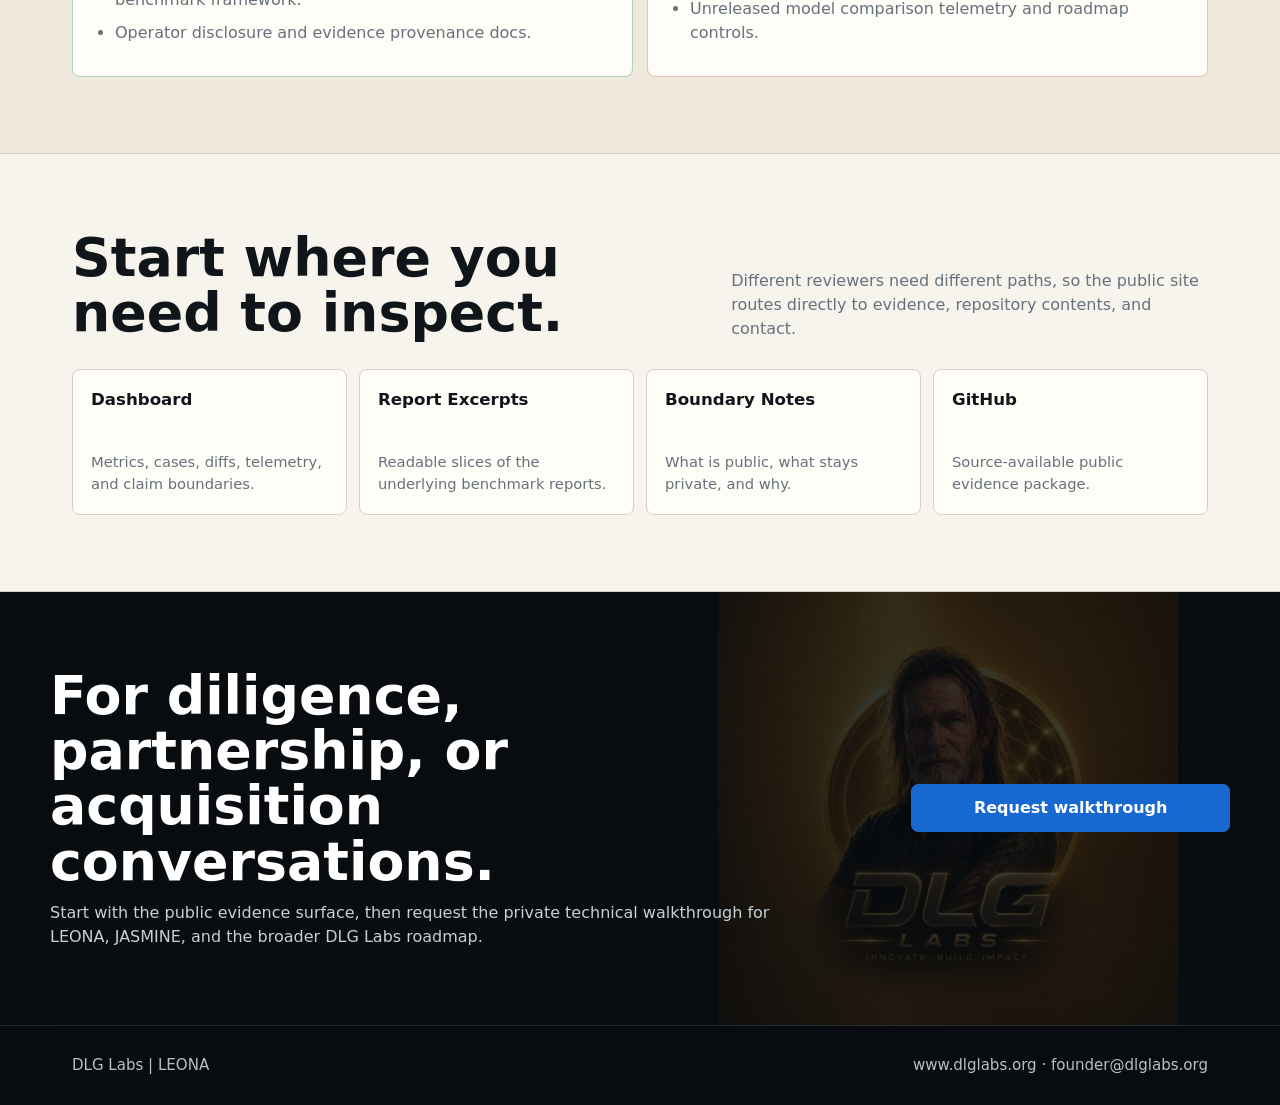
==== commit a3212a4b: "docs: redesign public landing page" ====
--- a/index.html
+++ b/index.html
@@ -1,343 +1,836 @@
-﻿<!doctype html>
+<!doctype html>
 <html lang="en">
 <head>
   <meta charset="utf-8">
   <meta name="viewport" content="width=device-width, initial-scale=1">
-  <title>LEONA by DLG Labs</title>
-  <meta name="description" content="Public benchmark transparency kit for LEONA by DLG Labs.">
+  <title>DLG Labs | LEONA Governed AI Code Repair</title>
+  <meta name="description" content="DLG Labs is building LEONA, a governed AI code-repair system with public benchmark evidence, rollback telemetry, immutable-test boundaries, and honest true-LLM validation.">
   <link rel="canonical" href="https://www.dlglabs.org/">
   <link rel="icon" type="image/png" sizes="32x32" href="assets/brand/dlg-labs-logo-32.png">
   <link rel="icon" type="image/png" sizes="64x64" href="assets/brand/dlg-labs-logo-64.png">
   <link rel="apple-touch-icon" sizes="180x180" href="assets/brand/dlg-labs-logo-180.png">
+  <meta property="og:title" content="DLG Labs | LEONA Governed AI Code Repair">
+  <meta property="og:description" content="A public evidence surface for governed autonomous code repair.">
   <meta property="og:image" content="assets/brand/dlg-labs-logo-1024.png">
   <style>
     :root {
-      color-scheme: dark;
-      --bg: #0a0f16;
-      --surface: #111923;
-      --surface-2: #151f2b;
-      --line: #263544;
-      --text: #edf5ff;
-      --muted: #9fb0c3;
-      --accent: #46b9ff;
-      --accent-2: #67e8a4;
-      --warn: #ffc45e;
-      --max: 1160px;
+      color-scheme: light;
+      --paper: #f7f4ee;
+      --paper-2: #eee8dd;
+      --ink: #10151a;
+      --ink-2: #26313a;
+      --muted: #66717b;
+      --line: #d5cfc5;
+      --panel: #fffdf8;
+      --blue: #1769d1;
+      --green: #138a56;
+      --amber: #b76c1e;
+      --red: #b84e42;
+      --dark: #080c10;
+      --max: 1180px;
     }
 
     * { box-sizing: border-box; }
     html { scroll-behavior: smooth; }
     body {
       margin: 0;
-      background: var(--bg);
-      color: var(--text);
+      background: var(--paper);
+      color: var(--ink);
       font-family: Inter, ui-sans-serif, system-ui, -apple-system, BlinkMacSystemFont, "Segoe UI", sans-serif;
       line-height: 1.5;
     }
 
     a { color: inherit; }
-    .nav {
-      position: fixed;
+    img { max-width: 100%; }
+
+    .topline {
+      border-bottom: 1px solid rgba(16, 21, 26, .1);
+      background: #fbfaf6;
+      color: var(--ink-2);
+      font-size: .9rem;
+    }
+
+    .topline-inner {
+      max-width: var(--max);
+      margin: 0 auto;
+      padding: 9px 22px;
+      display: flex;
+      justify-content: center;
+      gap: 12px;
+      text-align: center;
+    }
+
+    .site-nav {
+      position: sticky;
       top: 0;
-      left: 0;
-      right: 0;
-      z-index: 10;
-      border-bottom: 1px solid rgba(255,255,255,.08);
-      background: rgba(10, 15, 22, .84);
+      z-index: 30;
+      border-bottom: 1px solid rgba(16, 21, 26, .12);
+      background: rgba(247, 244, 238, .88);
       backdrop-filter: blur(14px);
     }
+
     .nav-inner {
       max-width: var(--max);
+      min-height: 72px;
       margin: 0 auto;
-      padding: 14px 20px;
+      padding: 12px 22px;
       display: flex;
       align-items: center;
       justify-content: space-between;
       gap: 18px;
     }
+
     .brand {
-      font-weight: 800;
-      letter-spacing: 0;
-      white-space: nowrap;
+      min-width: 0;
       display: inline-flex;
       align-items: center;
-      gap: 10px;
-    }
+      gap: 11px;
+      color: var(--ink);
+      text-decoration: none;
+      font-weight: 820;
+    }
+
     .brand img {
       width: 40px;
       height: 40px;
-      border-radius: 7px;
+      flex: 0 0 auto;
+      border-radius: 8px;
+      border: 1px solid rgba(183, 108, 30, .35);
+      background: #0b1117;
       object-fit: contain;
-      padding: 2px;
-      background: #0d131c;
-      border: 1px solid rgba(255, 190, 79, .24);
-      box-shadow: 0 0 18px rgba(255, 190, 79, .26);
-    }
+    }
+
+    .brand span {
+      overflow: hidden;
+      text-overflow: ellipsis;
+      white-space: nowrap;
+    }
+
     .nav-links {
       display: flex;
-      gap: 14px;
       align-items: center;
+      justify-content: flex-end;
+      gap: 5px;
       color: var(--muted);
-      font-size: .92rem;
-    }
+      font-size: .94rem;
+    }
+
     .nav-links a {
+      min-height: 38px;
+      display: inline-flex;
+      align-items: center;
+      padding: 8px 10px;
+      border-radius: 7px;
       text-decoration: none;
-      padding: 8px 10px;
-      border-radius: 6px;
-    }
-    .nav-links a:hover { background: rgba(255,255,255,.06); color: var(--text); }
+    }
+
+    .nav-links a:hover,
+    .nav-links a:focus-visible {
+      background: rgba(16, 21, 26, .07);
+      color: var(--ink);
+      outline: none;
+    }
+
+    .nav-links .demo {
+      border: 1px solid var(--ink);
+      background: var(--ink);
+      color: #fff;
+      font-weight: 760;
+    }
 
     .hero {
-      min-height: 82vh;
+      min-height: 86vh;
+      position: relative;
       display: grid;
       align-items: end;
+      overflow: hidden;
+      color: #fff;
+      background:
+        linear-gradient(90deg, rgba(8, 12, 16, .97) 0%, rgba(8, 12, 16, .82) 46%, rgba(8, 12, 16, .5) 100%),
+        linear-gradient(0deg, rgba(8, 12, 16, .9) 0%, rgba(8, 12, 16, .18) 48%, rgba(8, 12, 16, .64) 100%),
+        url("assets/screenshots/dashboard-overview.png") right center / min(72vw, 980px) auto no-repeat,
+        var(--dark);
+    }
+
+    .hero::after {
+      content: "";
+      position: absolute;
+      inset: auto 0 0;
+      height: 28%;
+      background: linear-gradient(0deg, var(--paper), rgba(247, 244, 238, 0));
+      pointer-events: none;
+    }
+
+    .hero-inner {
       position: relative;
-      overflow: hidden;
-      border-bottom: 1px solid var(--line);
-      background:
-        linear-gradient(90deg, rgba(10,15,22,.98) 0%, rgba(10,15,22,.84) 42%, rgba(10,15,22,.34) 100%),
-        radial-gradient(circle at 72% 36%, rgba(255, 189, 77, .30), transparent 34%),
-        url("assets/brand/dlg-labs-logo-1024.png") right 6vw center / min(52vw, 680px) no-repeat,
-        #0d131c;
-    }
-    .hero-inner {
+      z-index: 1;
       width: 100%;
       max-width: var(--max);
       margin: 0 auto;
-      padding: 116px 20px 80px;
-    }
+      padding: 112px 22px 74px;
+    }
+
     .eyebrow {
       display: inline-flex;
       align-items: center;
-      gap: 8px;
-      color: var(--accent-2);
-      border: 1px solid rgba(103, 232, 164, .32);
-      background: rgba(103, 232, 164, .09);
+      min-height: 32px;
+      margin: 0 0 18px;
+      padding: 6px 11px;
+      border: 1px solid rgba(255, 255, 255, .28);
       border-radius: 999px;
-      padding: 7px 12px;
-      font-size: .88rem;
-      margin-bottom: 18px;
-    }
+      background: rgba(255, 255, 255, .08);
+      color: #dff8e8;
+      font-size: .86rem;
+      font-weight: 780;
+    }
+
     h1 {
-      max-width: 760px;
+      max-width: 820px;
       margin: 0;
-      font-size: clamp(3rem, 9vw, 7rem);
-      line-height: .92;
+      font-size: clamp(3.3rem, 8.4vw, 7.5rem);
+      line-height: .9;
       letter-spacing: 0;
     }
-    .hero p {
-      max-width: 670px;
-      color: #c7d5e5;
-      font-size: clamp(1.05rem, 2.4vw, 1.35rem);
+
+    .hero-copy {
+      max-width: 720px;
       margin: 24px 0 30px;
-    }
-    .actions {
+      color: #d7e0e6;
+      font-size: clamp(1.08rem, 2.2vw, 1.36rem);
+    }
+
+    .hero-actions {
       display: flex;
-      gap: 12px;
       flex-wrap: wrap;
-    }
+      gap: 10px;
+      margin-bottom: 38px;
+    }
+
     .button {
+      min-height: 46px;
       display: inline-flex;
       align-items: center;
       justify-content: center;
-      min-height: 44px;
-      padding: 11px 16px;
+      padding: 11px 15px;
+      border: 1px solid rgba(16, 21, 26, .22);
       border-radius: 7px;
-      border: 1px solid var(--line);
-      background: var(--surface-2);
-      color: var(--text);
+      background: var(--panel);
+      color: var(--ink);
       text-decoration: none;
-      font-weight: 700;
-    }
-    .button.primary {
-      border-color: rgba(70, 185, 255, .8);
-      background: #1387d4;
+      font-weight: 780;
+    }
+
+    .hero .button {
+      border-color: rgba(255, 255, 255, .24);
+      background: rgba(255, 255, 255, .94);
+    }
+
+    .button.primary,
+    .hero .button.primary {
+      border-color: var(--blue);
+      background: var(--blue);
+      color: #fff;
+    }
+
+    .button.dark {
+      border-color: var(--ink);
+      background: var(--ink);
+      color: #fff;
+    }
+
+    .signal-row {
+      max-width: 940px;
+      display: grid;
+      grid-template-columns: repeat(3, minmax(0, 1fr));
+      gap: 10px;
+    }
+
+    .signal {
+      min-height: 88px;
+      padding: 14px;
+      border: 1px solid rgba(255, 255, 255, .16);
+      border-radius: 8px;
+      background: rgba(8, 12, 16, .62);
+      color: #e8f0f4;
+    }
+
+    .signal span {
+      display: block;
+      margin-bottom: 5px;
+      color: #9fe5bd;
+      font-size: .8rem;
+      font-weight: 800;
+      text-transform: uppercase;
+    }
+
+    .signal strong {
+      font-size: 1rem;
+      line-height: 1.2;
+    }
+
+    .band {
+      border-bottom: 1px solid var(--line);
+    }
+
+    .band.alt {
+      background: var(--paper-2);
     }
 
     section {
       max-width: var(--max);
       margin: 0 auto;
-      padding: 74px 20px;
-    }
+      padding: 76px 22px;
+    }
+
     .section-head {
-      display: flex;
-      justify-content: space-between;
+      display: grid;
+      grid-template-columns: minmax(0, .95fr) minmax(280px, .72fr);
       align-items: end;
-      gap: 24px;
-      margin-bottom: 24px;
-    }
+      gap: 30px;
+      margin-bottom: 28px;
+    }
+
     h2 {
-      font-size: clamp(1.8rem, 4vw, 3rem);
-      line-height: 1.05;
+      max-width: 780px;
       margin: 0;
-    }
-    .section-head p {
+      font-size: clamp(2rem, 4.2vw, 3.55rem);
+      line-height: 1.03;
+      letter-spacing: 0;
+    }
+
+    .section-head p,
+    .muted {
+      margin: 0;
       color: var(--muted);
-      max-width: 560px;
-      margin: 0;
-    }
-    .metrics {
+    }
+
+    .metric-grid {
       display: grid;
       grid-template-columns: repeat(4, minmax(0, 1fr));
       gap: 12px;
     }
+
     .metric {
+      min-height: 154px;
+      padding: 19px;
       border: 1px solid var(--line);
-      background: var(--surface);
       border-radius: 8px;
-      padding: 18px;
-      min-height: 124px;
-    }
+      background: var(--panel);
+    }
+
     .metric strong {
       display: block;
-      font-size: clamp(1.8rem, 4vw, 3.1rem);
+      margin-bottom: 10px;
+      color: var(--ink);
+      font-size: clamp(2rem, 4vw, 3.1rem);
       line-height: 1;
-      color: var(--text);
-      margin-bottom: 10px;
-    }
-    .metric span { color: var(--muted); }
-    .proof-grid {
-      display: grid;
-      grid-template-columns: 1.15fr .85fr;
-      gap: 16px;
+    }
+
+    .metric span {
+      color: var(--muted);
+    }
+
+    .platform-grid {
+      display: grid;
+      grid-template-columns: repeat(3, minmax(0, 1fr));
+      gap: 14px;
+    }
+
+    .platform {
+      min-height: 260px;
+      display: flex;
+      flex-direction: column;
+      justify-content: space-between;
+      padding: 22px;
+      border: 1px solid var(--line);
+      border-radius: 8px;
+      background: var(--panel);
+    }
+
+    .platform .number {
+      width: 42px;
+      height: 42px;
+      display: grid;
+      place-items: center;
+      margin-bottom: 24px;
+      border-radius: 7px;
+      background: var(--ink);
+      color: #fff;
+      font-weight: 840;
+    }
+
+    .platform h3 {
+      margin: 0 0 12px;
+      font-size: 1.32rem;
+      line-height: 1.18;
+    }
+
+    .platform p {
+      margin: 0;
+      color: var(--muted);
+    }
+
+    .split {
+      display: grid;
+      grid-template-columns: 1fr 1fr;
+      gap: 18px;
       align-items: stretch;
     }
-    .proof-image {
+
+    .media {
+      min-height: 430px;
       border: 1px solid var(--line);
       border-radius: 8px;
       overflow: hidden;
-      background: #0f1620;
-      min-height: 320px;
-    }
-    .proof-image img {
+      background: #111820;
+    }
+
+    .media img {
       width: 100%;
       height: 100%;
+      display: block;
       object-fit: cover;
-      display: block;
-    }
-    .proof-list {
+    }
+
+    .quote-panel {
+      min-height: 430px;
+      display: flex;
+      flex-direction: column;
+      justify-content: space-between;
+      padding: 28px;
       border: 1px solid var(--line);
       border-radius: 8px;
-      background: var(--surface);
-      padding: 20px;
-    }
-    .proof-list h3 { margin: 0 0 12px; font-size: 1.12rem; }
-    .proof-list ul { margin: 0; padding-left: 20px; color: var(--muted); }
-    .proof-list li { margin: 10px 0; }
-    .boundary {
+      background: var(--ink);
+      color: #fff;
+    }
+
+    .quote-panel blockquote {
+      margin: 0;
+      color: #edf4f8;
+      font-size: clamp(1.45rem, 3vw, 2.35rem);
+      line-height: 1.08;
+      font-weight: 760;
+    }
+
+    .quote-panel p {
+      margin: 18px 0 0;
+      color: #b9c5cc;
+    }
+
+    .quote-panel .stat {
       display: grid;
       grid-template-columns: repeat(2, minmax(0, 1fr));
-      gap: 16px;
-    }
-    .panel {
+      gap: 12px;
+      margin-top: 26px;
+    }
+
+    .quote-panel .stat div {
+      border-top: 1px solid rgba(255, 255, 255, .22);
+      padding-top: 12px;
+    }
+
+    .quote-panel .stat strong {
+      display: block;
+      color: #9fe5bd;
+      font-size: 2rem;
+      line-height: 1;
+    }
+
+    .boundary-grid {
+      display: grid;
+      grid-template-columns: 1fr 1fr;
+      gap: 14px;
+    }
+
+    .boundary-panel {
+      padding: 22px;
       border: 1px solid var(--line);
       border-radius: 8px;
-      background: var(--surface);
-      padding: 20px;
-    }
-    .panel h3 { margin: 0 0 12px; }
-    .panel p { margin: 0; color: var(--muted); }
+      background: var(--panel);
+    }
+
+    .boundary-panel.public {
+      border-color: rgba(19, 138, 86, .36);
+    }
+
+    .boundary-panel.private {
+      border-color: rgba(184, 78, 66, .34);
+    }
+
+    .boundary-panel h3 {
+      margin: 0 0 12px;
+      font-size: 1.2rem;
+    }
+
+    .boundary-panel ul {
+      margin: 0;
+      padding-left: 20px;
+      color: var(--muted);
+    }
+
+    .boundary-panel li {
+      margin: 9px 0;
+    }
+
+    .resource-grid {
+      display: grid;
+      grid-template-columns: repeat(4, minmax(0, 1fr));
+      gap: 12px;
+    }
+
+    .resource {
+      min-height: 146px;
+      display: flex;
+      flex-direction: column;
+      justify-content: space-between;
+      padding: 18px;
+      border: 1px solid var(--line);
+      border-radius: 8px;
+      background: var(--panel);
+      text-decoration: none;
+    }
+
+    .resource strong {
+      font-size: 1.04rem;
+    }
+
+    .resource span {
+      color: var(--muted);
+      font-size: .92rem;
+    }
+
+    .resource:hover,
+    .resource:focus-visible {
+      border-color: rgba(23, 105, 209, .76);
+      outline: none;
+    }
+
+    .cta {
+      padding: 76px 22px;
+      background:
+        linear-gradient(90deg, rgba(8, 12, 16, .97), rgba(8, 12, 16, .76)),
+        url("assets/brand/dlg-labs-logo-1024.png") right 8vw center / min(38vw, 460px) no-repeat,
+        var(--dark);
+      color: #fff;
+    }
+
+    .cta-inner {
+      max-width: var(--max);
+      margin: 0 auto;
+      display: grid;
+      grid-template-columns: minmax(0, .9fr) auto;
+      gap: 22px;
+      align-items: center;
+    }
+
+    .cta h2 {
+      margin-bottom: 12px;
+      color: #fff;
+    }
+
+    .cta p {
+      max-width: 720px;
+      margin: 0;
+      color: #c6d0d7;
+    }
+
     footer {
-      border-top: 1px solid var(--line);
-      color: var(--muted);
-      padding: 30px 20px;
-      text-align: center;
-    }
-
-    @media (max-width: 760px) {
-      .nav-inner { align-items: flex-start; flex-direction: column; }
-      .nav-links { flex-wrap: wrap; }
-      .hero-inner { padding-top: 142px; }
-      .metrics, .proof-grid, .boundary { grid-template-columns: 1fr; }
-      .section-head { align-items: start; flex-direction: column; }
+      border-top: 1px solid rgba(255, 255, 255, .12);
+      background: var(--dark);
+      color: #b7c0c7;
+    }
+
+    .footer-inner {
+      max-width: var(--max);
+      margin: 0 auto;
+      padding: 28px 22px;
+      display: flex;
+      flex-wrap: wrap;
+      justify-content: space-between;
+      gap: 12px;
+      font-size: .94rem;
+    }
+
+    @media (max-width: 960px) {
+      .nav-inner {
+        align-items: flex-start;
+        flex-direction: column;
+      }
+
+      .nav-links {
+        width: 100%;
+        justify-content: flex-start;
+        flex-wrap: wrap;
+      }
+
+      .hero {
+        background:
+          linear-gradient(90deg, rgba(8, 12, 16, .98), rgba(8, 12, 16, .86)),
+          linear-gradient(0deg, rgba(8, 12, 16, .9), rgba(8, 12, 16, .24)),
+          url("assets/screenshots/dashboard-overview.png") center 120px / 1100px auto no-repeat,
+          var(--dark);
+      }
+
+      .hero-inner {
+        padding-top: 114px;
+      }
+
+      .metric-grid,
+      .resource-grid {
+        grid-template-columns: repeat(2, minmax(0, 1fr));
+      }
+
+      .section-head,
+      .split,
+      .boundary-grid,
+      .cta-inner {
+        grid-template-columns: 1fr;
+      }
+
+      .platform-grid {
+        grid-template-columns: 1fr;
+      }
+    }
+
+    @media (max-width: 600px) {
+      .topline-inner {
+        padding-left: 18px;
+        padding-right: 18px;
+      }
+
+      .nav-inner,
+      section,
+      .cta,
+      .hero-inner {
+        padding-left: 18px;
+        padding-right: 18px;
+      }
+
+      .nav-links a {
+        min-height: 34px;
+        padding: 7px 8px;
+      }
+
+      .hero-inner {
+        padding-top: 104px;
+        padding-bottom: 56px;
+      }
+
+      h1 {
+        font-size: clamp(3rem, 16vw, 4.3rem);
+      }
+
+      .hero-actions .button,
+      .cta .button {
+        width: 100%;
+      }
+
+      .signal-row,
+      .metric-grid,
+      .resource-grid,
+      .quote-panel .stat {
+        grid-template-columns: 1fr;
+      }
+
+      .media,
+      .quote-panel {
+        min-height: 330px;
+      }
+
+      .footer-inner {
+        display: block;
+      }
+
+      .footer-inner span {
+        display: block;
+        margin: 6px 0;
+      }
     }
   </style>
 </head>
 <body>
-  <nav class="nav" aria-label="Primary navigation">
+  <div class="topline">
+    <div class="topline-inner">
+      <span>DLG Labs public evidence surface is live at www.dlglabs.org.</span>
+      <span>Company formation in progress.</span>
+    </div>
+  </div>
+
+  <nav class="site-nav" aria-label="Primary navigation">
     <div class="nav-inner">
-      <div class="brand"><img src="assets/brand/dlg-labs-logo-128.png" alt="DLG Labs logo">LEONA by DLG Labs</div>
+      <a class="brand" href="#top" aria-label="DLG Labs home">
+        <img src="assets/brand/dlg-labs-logo-128.png" alt="DLG Labs logo">
+        <span>DLG Labs</span>
+      </a>
       <div class="nav-links">
         <a href="#evidence">Evidence</a>
+        <a href="#platform">Platform</a>
+        <a href="#boundary">Boundary</a>
         <a href="dashboard/index.html">Dashboard</a>
-        <a href="docs/benchmark-report-excerpts.html">Report Excerpts</a>
-        <a href="docs/public-private-boundary.md">Boundary</a>
-        <a href="https://www.dlglabs.org">DLG Labs</a>
-        <a href="mailto:founder@dlglabs.org">Contact</a>
+        <a href="https://github.com/dlglabs/leona-public">GitHub</a>
+        <a class="demo" href="mailto:founder@dlglabs.org">Request walkthrough</a>
       </div>
     </div>
   </nav>
 
-  <header class="hero">
+  <header class="hero" id="top">
     <div class="hero-inner">
-      <div class="eyebrow">Public benchmark transparency kit</div>
-      <h1>LEONA by DLG Labs</h1>
-      <p>Autonomous repair benchmark evidence with reproducible telemetry, diff traces, retry counts, rollback events, controlled public boundaries, and a separate adaptive true-LLM repair validation snapshot.</p>
-      <div class="actions">
-        <a class="button primary" href="dashboard/index.html">Open Dashboard</a>
-        <a class="button" href="docs/benchmark-report-excerpts.html">Read Excerpts</a>
-        <a class="button" href="benchmark-framework/">Benchmark Framework</a>
+      <p class="eyebrow">Governed AI code repair</p>
+      <h1>The repair layer for codebases that need evidence.</h1>
+      <p class="hero-copy">LEONA repairs through constrained file authority, immutable tests, rollback checkpoints, and telemetry that makes every pass, rejection, and model limitation inspectable.</p>
+      <div class="hero-actions">
+        <a class="button primary" href="dashboard/index.html">Open evidence dashboard</a>
+        <a class="button" href="docs/benchmark-report-excerpts.html">Read report excerpts</a>
+        <a class="button" href="mailto:founder@dlglabs.org">Talk to DLG Labs</a>
       </div>
+      <div class="signal-row" aria-label="Repair loop signals">
+        <div class="signal"><span>Boundary</span><strong>Tests remain immutable after baseline.</strong></div>
+        <div class="signal"><span>Rollback</span><strong>Every applied repair can be checkpointed.</strong></div>
+        <div class="signal"><span>Truth</span><strong>Failures stay visible as model limitations.</strong></div>
+      </div>
     </div>
   </header>
 
-  <section id="evidence">
-    <div class="section-head">
-      <h2>Benchmark Evidence</h2>
-      <p>The public package shows the result surface without shipping private orchestration, board routing, repair heuristics, or enterprise control paths.</p>
-    </div>
-    <div class="metrics">
-      <div class="metric"><strong>1000/1000</strong><span>controlled repair cases passed</span></div>
-      <div class="metric"><strong>0</strong><span>unauthorized mutation attempts</span></div>
-      <div class="metric"><strong>0</strong><span>test files modified</span></div>
-      <div class="metric"><strong>23/50</strong><span>true LLM repair validation passed</span></div>
-    </div>
-  </section>
-
-  <section>
-    <div class="section-head">
-      <h2>SWE-bench Style Transparency</h2>
-      <p>Public-facing traces include failure summaries, repair diffs, retry counts, changed files, commits, category coverage, deterministic OSS replay probes, and true LLM repair attempts.</p>
-    </div>
-    <div class="proof-grid">
-      <div class="proof-image">
-        <img src="assets/screenshots/report-excerpts.png" alt="LEONA benchmark report excerpts screenshot">
+  <main>
+    <div class="band" id="evidence">
+      <section>
+        <div class="section-head">
+          <h2>Proof over promise.</h2>
+          <p>LEONA's public release is built for diligence: raw result files, benchmark reports, diffs, retry counts, rollback events, and claim boundaries are packaged together.</p>
+        </div>
+        <div class="metric-grid" aria-label="Benchmark metrics">
+          <div class="metric"><strong>1000/1000</strong><span>controlled synthetic repair cases passed</span></div>
+          <div class="metric"><strong>5/5</strong><span>deterministic OSS replay probes passed</span></div>
+          <div class="metric"><strong>23/50</strong><span>true LLM OSS repair validation passed</span></div>
+          <div class="metric"><strong>24/50</strong><span>JASMINE first complete adaptive R&amp;D run</span></div>
+        </div>
+      </section>
+    </div>
+
+    <div class="band alt" id="platform">
+      <section>
+        <div class="section-head">
+          <h2>Build, validate, and scale repair agents.</h2>
+          <p>Inspired by enterprise AI platforms, LEONA treats repair as an operating loop rather than a one-shot code suggestion.</p>
+        </div>
+        <div class="platform-grid">
+          <article class="platform">
+            <div>
+              <div class="number">1</div>
+              <h3>Build with constrained authority.</h3>
+              <p>Repair prompts include failing telemetry, allowed source files, immutable tests, and minimal-edit instructions.</p>
+            </div>
+          </article>
+          <article class="platform">
+            <div>
+              <div class="number">2</div>
+              <h3>Validate before claiming success.</h3>
+              <p>Patches are parsed, rejected when malformed, applied through a controlled path, and verified with before/after test evidence.</p>
+            </div>
+          </article>
+          <article class="platform">
+            <div>
+              <div class="number">3</div>
+              <h3>Scale through telemetry.</h3>
+              <p>Every run records retries, rollbacks, patch rejections, changed files, classifications, and evidence provenance.</p>
+            </div>
+          </article>
+        </div>
+      </section>
+    </div>
+
+    <div class="band">
+      <section>
+        <div class="split">
+          <div class="media">
+            <img src="assets/screenshots/report-excerpts.png" alt="LEONA benchmark report excerpts">
+          </div>
+          <div class="quote-panel">
+            <div>
+              <blockquote>Autonomous repair is only useful when the system can prove what changed, what passed, and what failed.</blockquote>
+              <p>That is the center of the LEONA release: not a polished demo hiding misses, but an auditable record of repair behavior.</p>
+            </div>
+            <div class="stat">
+              <div><strong>0</strong><span>unauthorized mutations in public evidence</span></div>
+              <div><strong>217</strong><span>true-LLM patch rejections retained</span></div>
+            </div>
+          </div>
+        </div>
+      </section>
+    </div>
+
+    <div class="band alt" id="boundary">
+      <section>
+        <div class="section-head">
+          <h2>A clean public/private boundary.</h2>
+          <p>The public repository proves the evidence surface without exposing the private product engine or internal orchestration controls.</p>
+        </div>
+        <div class="boundary-grid">
+          <article class="boundary-panel public">
+            <h3>Public</h3>
+            <ul>
+              <li>Static benchmark dashboard with embedded telemetry.</li>
+              <li>Raw reports, result JSON, and report excerpts.</li>
+              <li>Telemetry schema, validation tool, terminal viewer, and benchmark framework.</li>
+              <li>Operator disclosure and evidence provenance docs.</li>
+            </ul>
+          </article>
+          <article class="boundary-panel private">
+            <h3>Protected</h3>
+            <ul>
+              <li>Advanced orchestration internals and board routing.</li>
+              <li>Repair heuristics, provider tuning, and enterprise controls.</li>
+              <li>Local write authority and execution chokepoints.</li>
+              <li>Unreleased model comparison telemetry and roadmap controls.</li>
+            </ul>
+          </article>
+        </div>
+      </section>
+    </div>
+
+    <div class="band">
+      <section>
+        <div class="section-head">
+          <h2>Start where you need to inspect.</h2>
+          <p>Different reviewers need different paths, so the public site routes directly to evidence, repository contents, and contact.</p>
+        </div>
+        <div class="resource-grid">
+          <a class="resource" href="dashboard/index.html">
+            <strong>Dashboard</strong>
+            <span>Metrics, cases, diffs, telemetry, and claim boundaries.</span>
+          </a>
+          <a class="resource" href="docs/benchmark-report-excerpts.html">
+            <strong>Report Excerpts</strong>
+            <span>Readable slices of the underlying benchmark reports.</span>
+          </a>
+          <a class="resource" href="docs/public-private-boundary.md">
+            <strong>Boundary Notes</strong>
+            <span>What is public, what stays private, and why.</span>
+          </a>
+          <a class="resource" href="https://github.com/dlglabs/leona-public">
+            <strong>GitHub</strong>
+            <span>Source-available public evidence package.</span>
+          </a>
+        </div>
+      </section>
+    </div>
+
+    <div class="cta">
+      <div class="cta-inner">
+        <div>
+          <h2>For diligence, partnership, or acquisition conversations.</h2>
+          <p>Start with the public evidence surface, then request the private technical walkthrough for LEONA, JASMINE, and the broader DLG Labs roadmap.</p>
+        </div>
+        <a class="button primary" href="mailto:founder@dlglabs.org">Request walkthrough</a>
       </div>
-      <div class="proof-list">
-        <h3>Published Artifacts</h3>
-        <ul>
-          <li>Static benchmark dashboard with embedded telemetry.</li>
-          <li>Raw `results.json` and `benchmark-report.md` evidence.</li>
-          <li>Adaptive true-LLM validation telemetry with model-limitation failures retained.</li>
-          <li>Provider evidence: a local LLM runtime with an anonymized 14B code model, max 9 repair retries.</li>
-          <li>Curated report excerpts for public readers.</li>
-          <li>Validation CLI and terminal viewer.</li>
-          <li>Public/private boundary documentation.</li>
-        </ul>
-      </div>
-    </div>
-  </section>
-
-  <section>
-    <div class="section-head">
-      <h2>Controlled Release Boundary</h2>
-      <p>This repo is designed to be published without exposing the private product engine.</p>
-    </div>
-    <div class="boundary">
-      <div class="panel">
-        <h3>Public</h3>
-        <p>Benchmark framework, dashboard, evidence, report excerpts, telemetry schema, TUI, and validation wrappers.</p>
-      </div>
-      <div class="panel">
-        <h3>Private</h3>
-        <p>Advanced orchestration, board routing, repair heuristics, provider routing, local write authority, and enterprise controls.</p>
-      </div>
-    </div>
-  </section>
+    </div>
+  </main>
 
   <footer>
-    LEONA by DLG Labs. Controlled public benchmark release. www.dlglabs.org Â· founder@dlglabs.org
+    <div class="footer-inner">
+      <span>DLG Labs | LEONA</span>
+      <span>www.dlglabs.org &middot; founder@dlglabs.org</span>
+    </div>
   </footer>
 </body>
 </html>
-
